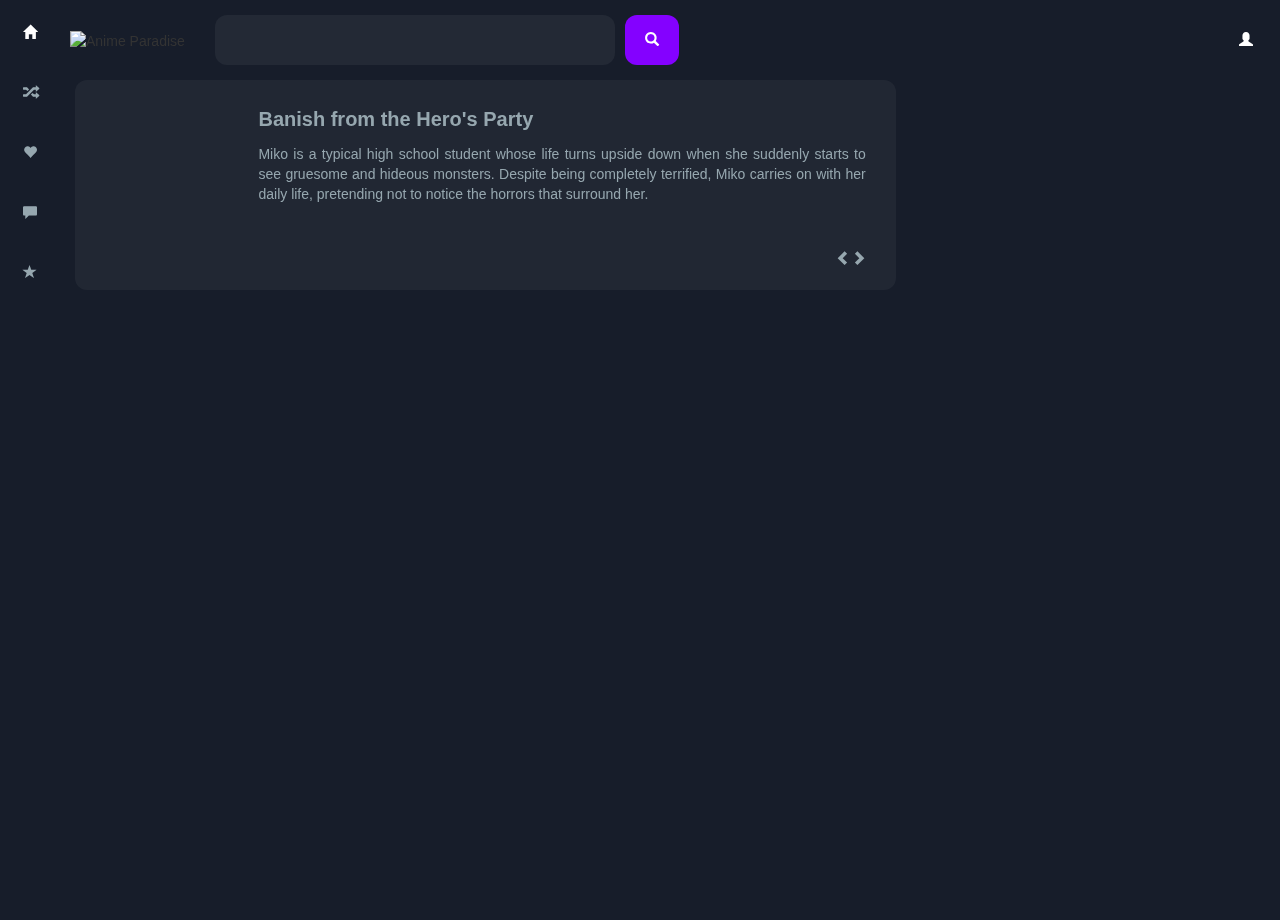
==== index.html @ 2ecfc6f6 "Sidebar complete" ====
<!DOCTYPE html>
<html lang="en">
<head>
    <meta charset="UTF-8">
    <meta http-equiv="X-UA-Compatible" content="IE=edge">
    <meta name="viewport" content="width=device-width, initial-scale=1.0">
    <title>Anime Paradise</title>
    <link rel="stylesheet" href="https://maxcdn.bootstrapcdn.com/bootstrap/3.4.0/css/bootstrap.min.css">
    <script src="https://ajax.googleapis.com/ajax/libs/jquery/3.5.1/jquery.min.js"></script>
    <script src="https://maxcdn.bootstrapcdn.com/bootstrap/3.4.0/js/bootstrap.min.js"></script>
    <link rel="stylesheet" href="css/app.css">
</head>
<body>
    <div class="app">
        <div class="navbar">
            <div class="col active">
                <span class="glyphicon glyphicon-home"></span>
            </div>
            <div class="col">
                <span class="glyphicon glyphicon-random"></span>
            </div>
            <div class="col">
                <span class="glyphicon glyphicon-heart"></span>
            </div>
            <div class="col">
                <span class="glyphicon glyphicon-comment"></span>
            </div>
            <div class="col">
                <span class="glyphicon glyphicon-star"></span>
            </div>
        </div>
        <div class="main">
            <div class="header">
                <div class="logo">
                    <img src="assets/logo.svg" alt="Anime Paradise">
                </div>
                <div class="search_bar">
                    <input type="text" class="search_input">
                    <button class="search_btn">
                        <span class="glyphicon glyphicon-search"></span>
                    </button>
                </div>
                <button class="profile_btn">
                    <span class="glyphicon glyphicon-user"></span>
                </button>
            </div>
            <div class="container">
                <div class="main_container">
                    <div class="slidebar">
                        <div class="background"></div>
                        <div class="filter_layer"></div>
                        <div class="cover"></div>
                        <div class="info">
                            <div class="heading">
                                Banish from the Hero's Party
                            </div>
                            <div class="description">Miko is a typical high school student whose life turns upside down when she suddenly starts to see gruesome and hideous monsters. Despite being completely terrified, Miko carries on with her daily life, pretending not to notice the horrors that surround her. </div>
                            <div class="change_btn">
                                <span class="glyphicon glyphicon-chevron-left"></span>
                                <span class="glyphicon glyphicon-chevron-right"></span>
                            </div>
                        </div>
                    </div>
                </div>
                <div class="side_container"></div>
            </div>
        </div>
    </div>
</body>
</html>
---- css/app.css ----
body {
  background: #171D2A;
}

.app {
  display: -webkit-box;
  display: -ms-flexbox;
  display: flex;
}

.app .main {
  -webkit-box-flex: 1;
      -ms-flex: 1;
          flex: 1;
}

.app .container {
  display: -webkit-box;
  display: -ms-flexbox;
  display: flex;
  width: 100%;
}

.app .container .main_container {
  -webkit-box-flex: 1;
      -ms-flex: 1;
          flex: 1;
}

.app .container .side_container {
  -webkit-box-flex: 0.45;
      -ms-flex: 0.45;
          flex: 0.45;
}

.navbar {
  height: 100vh;
  width: 60px;
  display: -webkit-box;
  display: -ms-flexbox;
  display: flex;
  -webkit-box-orient: vertical;
  -webkit-box-direction: normal;
      -ms-flex-direction: column;
          flex-direction: column;
  -webkit-box-align: center;
      -ms-flex-align: center;
          align-items: center;
  padding: 0px 5px;
}

.navbar .col {
  height: 50px;
  display: -webkit-box;
  display: -ms-flexbox;
  display: flex;
  -webkit-box-align: center;
      -ms-flex-align: center;
          align-items: center;
  -webkit-box-pack: center;
      -ms-flex-pack: center;
          justify-content: center;
  width: 100%;
  margin: 5px;
  -webkit-box-sizing: border-box;
          box-sizing: border-box;
  cursor: pointer;
  border-radius: 8px;
  -webkit-transition: background 0.1s;
  transition: background 0.1s;
}

.navbar .col span {
  color: #96A7AF;
}

.navbar .active span {
  color: #fff;
}

.navbar .col:hover {
  background: #232935;
}

.header {
  display: -webkit-box;
  display: -ms-flexbox;
  display: flex;
  height: 80px;
  -webkit-box-align: center;
      -ms-flex-align: center;
          align-items: center;
  padding: 10px;
}

.header .logo {
  margin-right: 20px;
}

.header .search_bar {
  height: 50px;
  -webkit-box-flex: 1;
      -ms-flex: 1;
          flex: 1;
  display: -webkit-box;
  display: -ms-flexbox;
  display: flex;
}

.header .search_bar .search_input {
  background: #232935;
  border: none;
  width: 400px;
  border-radius: 12px;
  margin: 0px 10px;
  -webkit-transition: -webkit-box-shadow 0.1s;
  transition: -webkit-box-shadow 0.1s;
  transition: box-shadow 0.1s;
  transition: box-shadow 0.1s, -webkit-box-shadow 0.1s;
  padding: 0px 20px;
  color: #E2E2E2;
}

.header .search_bar .search_input:focus {
  -webkit-box-shadow: 0 0 0px 3px #2329355b;
          box-shadow: 0 0 0px 3px #2329355b;
}

.header .search_bar .search_btn {
  background: #8401FF;
  color: #FFFFFF;
  border: none;
  padding: 0px 20px;
  border-radius: 12px;
}

.header .search_bar .search_btn:active {
  background: #6e00d4;
}

.header .profile_btn {
  background: transparent;
  border: none;
  color: #fff;
  padding: 15px 17px;
  border-radius: 50%;
  -webkit-transition: background 0.1s;
  transition: background 0.1s;
}

.header .profile_btn:active {
  background: #373f535e;
}

.slidebar {
  background-size: cover;
  border-radius: 12px;
  display: -webkit-box;
  display: -ms-flexbox;
  display: flex;
  position: relative;
  color: #96A7AF;
  width: 100%;
  min-height: 210px;
}

.slidebar .filter_layer {
  position: absolute;
  background: #232935e3;
  height: 100%;
  width: 100%;
  z-index: -1;
  -webkit-backdrop-filter: blur(30px);
          backdrop-filter: blur(30px);
  border-radius: 12px;
}

.slidebar .background {
  background: url(https://cachecow.eu/min/mal/1928/117620.jpg) center center;
  position: absolute;
  height: 100%;
  width: 100%;
  z-index: -2;
  background-size: cover;
  border-radius: 50px;
}

.slidebar .cover {
  width: 400px;
  background: url(https://cachecow.eu/min/mal/1928/117620.jpg) center center;
  background-size: cover;
  border-radius: 12px 0px 0px 12px;
}

.slidebar .info {
  padding: 25px 30px 25px 30px;
  text-align: justify;
  display: -webkit-box;
  display: -ms-flexbox;
  display: flex;
  -webkit-box-orient: vertical;
  -webkit-box-direction: normal;
      -ms-flex-direction: column;
          flex-direction: column;
}

.slidebar .info .heading {
  font-size: 20px;
  font-weight: 600;
}

.slidebar .info .description {
  padding: 10px 0px;
  -webkit-box-flex: 1;
      -ms-flex: 1;
          flex: 1;
}

.slidebar .info .change_btn {
  display: -webkit-box;
  display: -ms-flexbox;
  display: flex;
  -webkit-box-pack: end;
      -ms-flex-pack: end;
          justify-content: flex-end;
  font-size: 15px;
  cursor: pointer;
}

.slidebar .info .change_btn span:hover {
  color: #dfe5e8;
}
/*# sourceMappingURL=app.css.map */
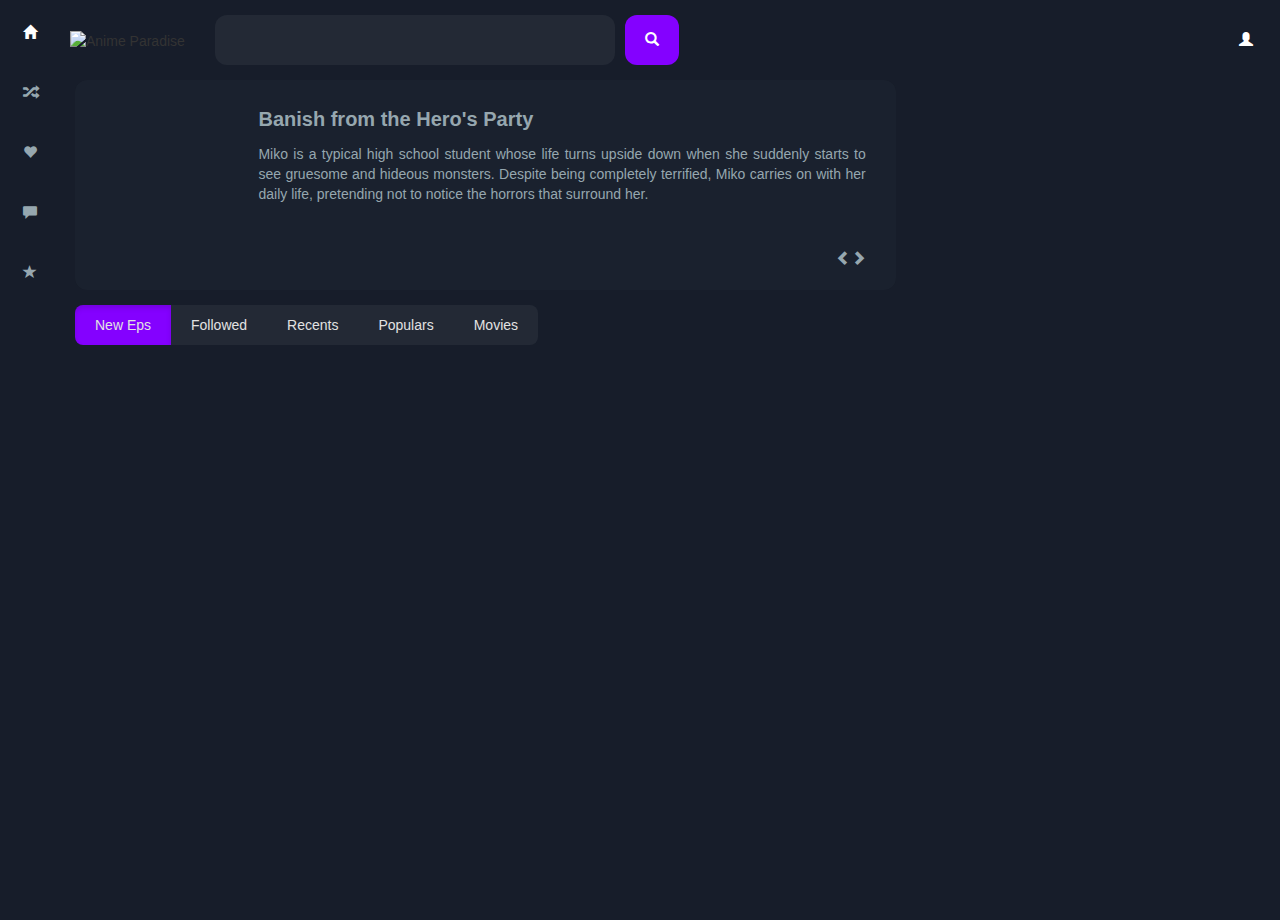
==== commit b60ec86b: "Button and Button Cluster component complete" ====
--- a/index.html
+++ b/index.html
@@ -61,6 +61,13 @@
                             </div>
                         </div>
                     </div>
+                    <div class="btn_cluster">
+                        <button class="btn active">New Eps</button>
+                        <button class="btn">Followed</button>
+                        <button class="btn">Recents</button>
+                        <button class="btn">Populars</button>
+                        <button class="btn">Movies</button>
+                    </div>
                 </div>
                 <div class="side_container"></div>
             </div>
--- a/css/app.css
+++ b/css/app.css
@@ -113,10 +113,10 @@
   width: 400px;
   border-radius: 12px;
   margin: 0px 10px;
-  -webkit-transition: -webkit-box-shadow 0.1s;
-  transition: -webkit-box-shadow 0.1s;
-  transition: box-shadow 0.1s;
-  transition: box-shadow 0.1s, -webkit-box-shadow 0.1s;
+  -webkit-transition: -webkit-box-shadow 0.2s;
+  transition: -webkit-box-shadow 0.2s;
+  transition: box-shadow 0.2s;
+  transition: box-shadow 0.2s, -webkit-box-shadow 0.2s;
   padding: 0px 20px;
   color: #E2E2E2;
 }
@@ -132,10 +132,16 @@
   border: none;
   padding: 0px 20px;
   border-radius: 12px;
+  -webkit-transition: background 0.2s, -webkit-box-shadow 0.2s;
+  transition: background 0.2s, -webkit-box-shadow 0.2s;
+  transition: box-shadow 0.2s, background 0.2s;
+  transition: box-shadow 0.2s, background 0.2s, -webkit-box-shadow 0.2s;
 }
 
 .header .search_bar .search_btn:active {
   background: #6e00d4;
+  -webkit-box-shadow: 0 0 0px 3px #6d00d427;
+          box-shadow: 0 0 0px 3px #6d00d427;
 }
 
 .header .profile_btn {
@@ -144,8 +150,8 @@
   color: #fff;
   padding: 15px 17px;
   border-radius: 50%;
-  -webkit-transition: background 0.1s;
-  transition: background 0.1s;
+  -webkit-transition: background 0.2s;
+  transition: background 0.2s;
 }
 
 .header .profile_btn:active {
@@ -162,16 +168,15 @@
   color: #96A7AF;
   width: 100%;
   min-height: 210px;
+  overflow: hidden;
 }
 
 .slidebar .filter_layer {
   position: absolute;
-  background: #232935e3;
+  background: #2329355b;
   height: 100%;
   width: 100%;
   z-index: -1;
-  -webkit-backdrop-filter: blur(30px);
-          backdrop-filter: blur(30px);
   border-radius: 12px;
 }
 
@@ -183,6 +188,9 @@
   z-index: -2;
   background-size: cover;
   border-radius: 50px;
+  -webkit-filter: blur(30px);
+          filter: blur(30px);
+  opacity: 0.4;
 }
 
 .slidebar .cover {
@@ -228,6 +236,78 @@
 }
 
 .slidebar .info .change_btn span:hover {
-  color: #dfe5e8;
+  color: #E2E2E2;
+}
+
+.btn_cluster {
+  display: -webkit-box;
+  display: -ms-flexbox;
+  display: flex;
+  margin: 15px 0px;
+}
+
+.btn_cluster button {
+  border-radius: 0px;
+}
+
+.btn_cluster button:first-child {
+  border-radius: 8px 0px 0px 8px;
+}
+
+.btn_cluster button:last-child {
+  border-radius: 0px 8px 8px 0px;
+}
+
+.btn {
+  background: #232935;
+  color: #E2E2E2;
+  border: none;
+  border-radius: 8px;
+  -webkit-transition: background 0.2s, -webkit-box-shadow 0.2s;
+  transition: background 0.2s, -webkit-box-shadow 0.2s;
+  transition: box-shadow 0.2s, background 0.2s;
+  transition: box-shadow 0.2s, background 0.2s, -webkit-box-shadow 0.2s;
+  padding: 10px 20px;
+}
+
+.btn:hover {
+  background: #2329355b;
+  color: #E2E2E2;
+}
+
+.btn:active {
+  background: #6e00d4;
+  -webkit-box-shadow: 0 0 0px 3px #6d00d427;
+          box-shadow: 0 0 0px 3px #6d00d427;
+}
+
+.btn:focus {
+  color: #E2E2E2;
+}
+
+.btn:visited {
+  color: #E2E2E2;
+}
+
+.btn.active {
+  background: #8401FF;
+}
+
+.btn.active:active {
+  background: #6e00d4;
+  -webkit-box-shadow: 0 0 0px 3px #6d00d427;
+          box-shadow: 0 0 0px 3px #6d00d427;
+}
+
+.btn.active:hover {
+  color: #E2E2E2;
+}
+
+.btn.active:focus {
+  color: #E2E2E2;
+}
+
+.btn.active:visited {
+  color: #E2E2E2;
 }
 /*# sourceMappingURL=app.css.map */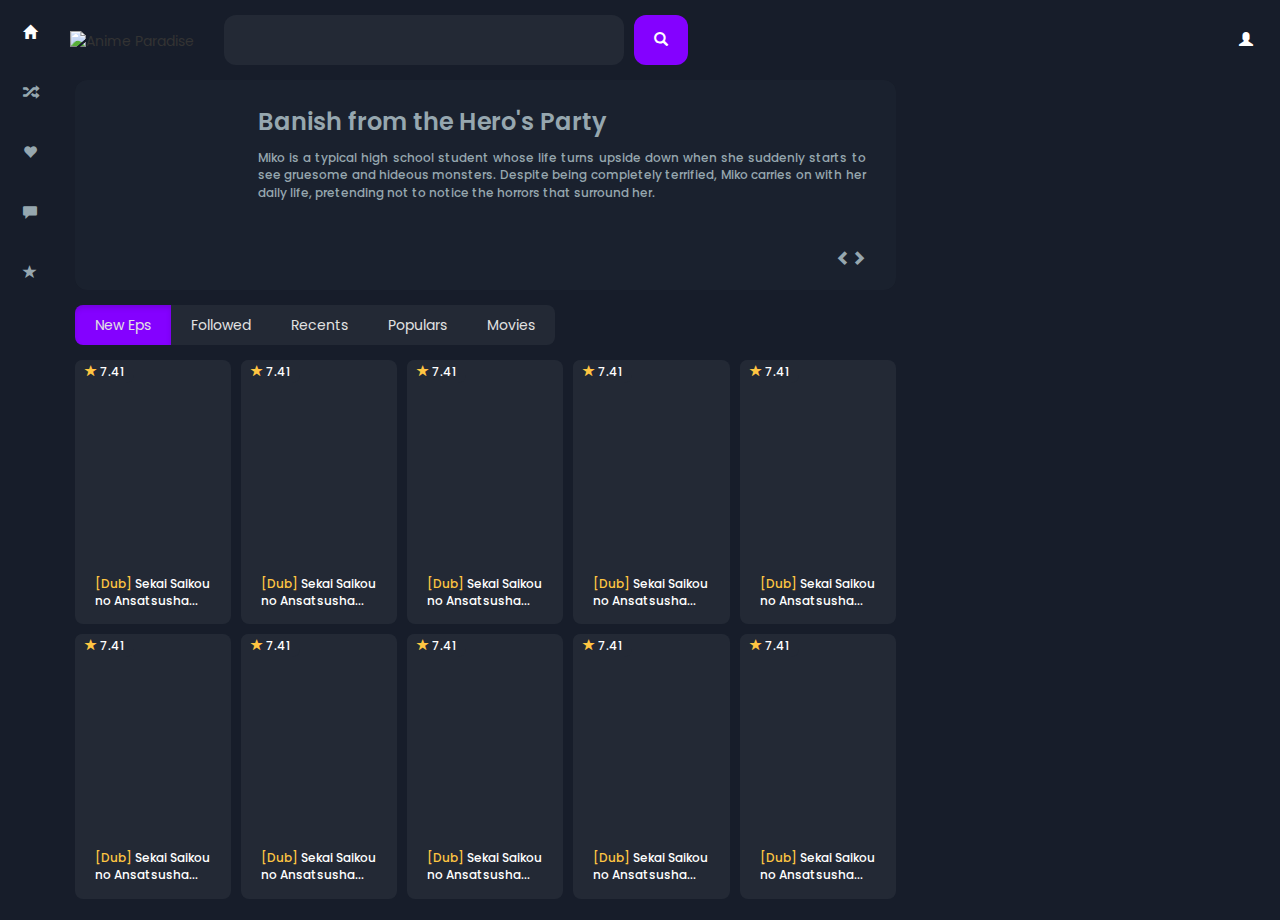
==== commit 2df4dd98: "Anime Card component complete" ====
--- a/index.html
+++ b/index.html
@@ -5,6 +5,9 @@
     <meta http-equiv="X-UA-Compatible" content="IE=edge">
     <meta name="viewport" content="width=device-width, initial-scale=1.0">
     <title>Anime Paradise</title>
+    <link rel="preconnect" href="https://fonts.googleapis.com">
+<link rel="preconnect" href="https://fonts.gstatic.com" crossorigin>
+<link href="https://fonts.googleapis.com/css2?family=Poppins:ital,wght@0,100;0,200;0,300;0,400;0,500;0,600;0,700;0,800;0,900;1,100;1,200;1,300;1,400;1,500;1,600;1,700;1,800;1,900&display=swap" rel="stylesheet">
     <link rel="stylesheet" href="https://maxcdn.bootstrapcdn.com/bootstrap/3.4.0/css/bootstrap.min.css">
     <script src="https://ajax.googleapis.com/ajax/libs/jquery/3.5.1/jquery.min.js"></script>
     <script src="https://maxcdn.bootstrapcdn.com/bootstrap/3.4.0/js/bootstrap.min.js"></script>
@@ -68,6 +71,143 @@
                         <button class="btn">Populars</button>
                         <button class="btn">Movies</button>
                     </div>
+
+                    <div class="anime_card_gallary">
+
+                        <div class="anime_card">
+                            <div class="rating">
+                                <span class="glyphicon glyphicon-star"></span>
+                                7.41
+                            </div>
+                            <div class="cover"></div>
+                            <div class="title">
+                                <span class="type">
+                                    [Dub] 
+                                </span>
+                                Sekai Saikou no Ansatsusha...
+                            </div>
+                        </div>
+                        <div class="anime_card">
+                            <div class="rating">
+                                <span class="glyphicon glyphicon-star"></span>
+                                7.41
+                            </div>
+                            <div class="cover"></div>
+                            <div class="title">
+                                <span class="type">
+                                    [Dub] 
+                                </span>
+                                Sekai Saikou no Ansatsusha...
+                            </div>
+                        </div>
+                        <div class="anime_card">
+                            <div class="rating">
+                                <span class="glyphicon glyphicon-star"></span>
+                                7.41
+                            </div>
+                            <div class="cover"></div>
+                            <div class="title">
+                                <span class="type">
+                                    [Dub] 
+                                </span>
+                                Sekai Saikou no Ansatsusha...
+                            </div>
+                        </div>
+                        <div class="anime_card">
+                            <div class="rating">
+                                <span class="glyphicon glyphicon-star"></span>
+                                7.41
+                            </div>
+                            <div class="cover"></div>
+                            <div class="title">
+                                <span class="type">
+                                    [Dub] 
+                                </span>
+                                Sekai Saikou no Ansatsusha...
+                            </div>
+                        </div>
+                        <div class="anime_card">
+                            <div class="rating">
+                                <span class="glyphicon glyphicon-star"></span>
+                                7.41
+                            </div>
+                            <div class="cover"></div>
+                            <div class="title">
+                                <span class="type">
+                                    [Dub] 
+                                </span>
+                                Sekai Saikou no Ansatsusha...
+                            </div>
+                        </div>
+
+                        <div class="anime_card">
+                            <div class="rating">
+                                <span class="glyphicon glyphicon-star"></span>
+                                7.41
+                            </div>
+                            <div class="cover"></div>
+                            <div class="title">
+                                <span class="type">
+                                    [Dub] 
+                                </span>
+                                Sekai Saikou no Ansatsusha...
+                            </div>
+                        </div>
+                        <div class="anime_card">
+                            <div class="rating">
+                                <span class="glyphicon glyphicon-star"></span>
+                                7.41
+                            </div>
+                            <div class="cover"></div>
+                            <div class="title">
+                                <span class="type">
+                                    [Dub] 
+                                </span>
+                                Sekai Saikou no Ansatsusha...
+                            </div>
+                        </div>
+                        <div class="anime_card">
+                            <div class="rating">
+                                <span class="glyphicon glyphicon-star"></span>
+                                7.41
+                            </div>
+                            <div class="cover"></div>
+                            <div class="title">
+                                <span class="type">
+                                    [Dub] 
+                                </span>
+                                Sekai Saikou no Ansatsusha...
+                            </div>
+                        </div>
+                        <div class="anime_card">
+                            <div class="rating">
+                                <span class="glyphicon glyphicon-star"></span>
+                                7.41
+                            </div>
+                            <div class="cover"></div>
+                            <div class="title">
+                                <span class="type">
+                                    [Dub] 
+                                </span>
+                                Sekai Saikou no Ansatsusha...
+                            </div>
+                        </div>
+                        <div class="anime_card">
+                            <div class="rating">
+                                <span class="glyphicon glyphicon-star"></span>
+                                7.41
+                            </div>
+                            <div class="cover"></div>
+                            <div class="title">
+                                <span class="type">
+                                    [Dub] 
+                                </span>
+                                Sekai Saikou no Ansatsusha...
+                            </div>
+                        </div>
+
+                    </div>
+
                 </div>
                 <div class="side_container"></div>
             </div>
--- a/css/app.css
+++ b/css/app.css
@@ -1,5 +1,6 @@
 body {
   background: #171D2A;
+  font-family: "Poppins", sans-serif;
 }
 
 .app {
@@ -66,15 +67,22 @@
           box-sizing: border-box;
   cursor: pointer;
   border-radius: 8px;
-  -webkit-transition: background 0.1s;
-  transition: background 0.1s;
+  -webkit-transition: background 0.2s, -webkit-box-shadow 0.2s;
+  transition: background 0.2s, -webkit-box-shadow 0.2s;
+  transition: background 0.2s, box-shadow 0.2s;
+  transition: background 0.2s, box-shadow 0.2s, -webkit-box-shadow 0.2s;
 }
 
 .navbar .col span {
   color: #96A7AF;
 }
 
-.navbar .active span {
+.navbar .col:active {
+  -webkit-box-shadow: 0 0 0px 3px #23293598;
+          box-shadow: 0 0 0px 3px #23293598;
+}
+
+.navbar .col.active span {
   color: #fff;
 }
 
@@ -122,8 +130,8 @@
 }
 
 .header .search_bar .search_input:focus {
-  -webkit-box-shadow: 0 0 0px 3px #2329355b;
-          box-shadow: 0 0 0px 3px #2329355b;
+  -webkit-box-shadow: 0 0 0px 3px #23293598;
+          box-shadow: 0 0 0px 3px #23293598;
 }
 
 .header .search_bar .search_btn {
@@ -210,10 +218,12 @@
   -webkit-box-direction: normal;
       -ms-flex-direction: column;
           flex-direction: column;
+  font-weight: 500;
+  font-size: 12px;
 }
 
 .slidebar .info .heading {
-  font-size: 20px;
+  font-size: 24px;
   font-weight: 600;
 }
 
@@ -310,4 +320,73 @@
 .btn.active:visited {
   color: #E2E2E2;
 }
+
+.anime_card_gallary {
+  display: -webkit-box;
+  display: -ms-flexbox;
+  display: flex;
+  cursor: pointer;
+  display: -ms-grid;
+  display: grid;
+  -ms-grid-columns: auto auto auto auto auto;
+      grid-template-columns: auto auto auto auto auto;
+  grid-column-gap: 10px;
+  grid-row-gap: 10px;
+}
+
+.anime_card_gallary .anime_card {
+  width: 100%;
+  background: #232935;
+  position: relative;
+  border-radius: 8px;
+  -webkit-transition: -webkit-box-shadow 0.2s, -webkit-filter 0.2s;
+  transition: -webkit-box-shadow 0.2s, -webkit-filter 0.2s;
+  transition: box-shadow 0.2s, filter 0.2s;
+  transition: box-shadow 0.2s, filter 0.2s, -webkit-box-shadow 0.2s, -webkit-filter 0.2s;
+}
+
+.anime_card_gallary .anime_card:hover {
+  -webkit-box-shadow: 0 0 0px 3px #23293598;
+          box-shadow: 0 0 0px 3px #23293598;
+  -webkit-filter: brightness(110%);
+          filter: brightness(110%);
+}
+
+.anime_card_gallary .anime_card:active {
+  -webkit-filter: brightness(100%);
+          filter: brightness(100%);
+}
+
+.anime_card_gallary .anime_card .rating {
+  position: absolute;
+  color: #FFFFFF;
+  background: #232935;
+  padding: 3px 10px;
+  border-radius: 7px 0px 8px 0px;
+  font-weight: 500;
+  font-size: 12px;
+}
+
+.anime_card_gallary .anime_card .rating span {
+  color: #FFC542;
+}
+
+.anime_card_gallary .anime_card .cover {
+  width: 100%;
+  height: 200px;
+  background: url(https://cachecow.eu/min/mal/1928/117620.jpg) center center;
+  background-size: cover;
+  border-radius: 8px 8px 0px 0px;
+}
+
+.anime_card_gallary .anime_card .title {
+  padding: 15px 20px;
+  color: #FFFFFF;
+  font-weight: 500;
+  font-size: 12px;
+}
+
+.anime_card_gallary .anime_card .title .type {
+  color: #FFC542;
+}
 /*# sourceMappingURL=app.css.map */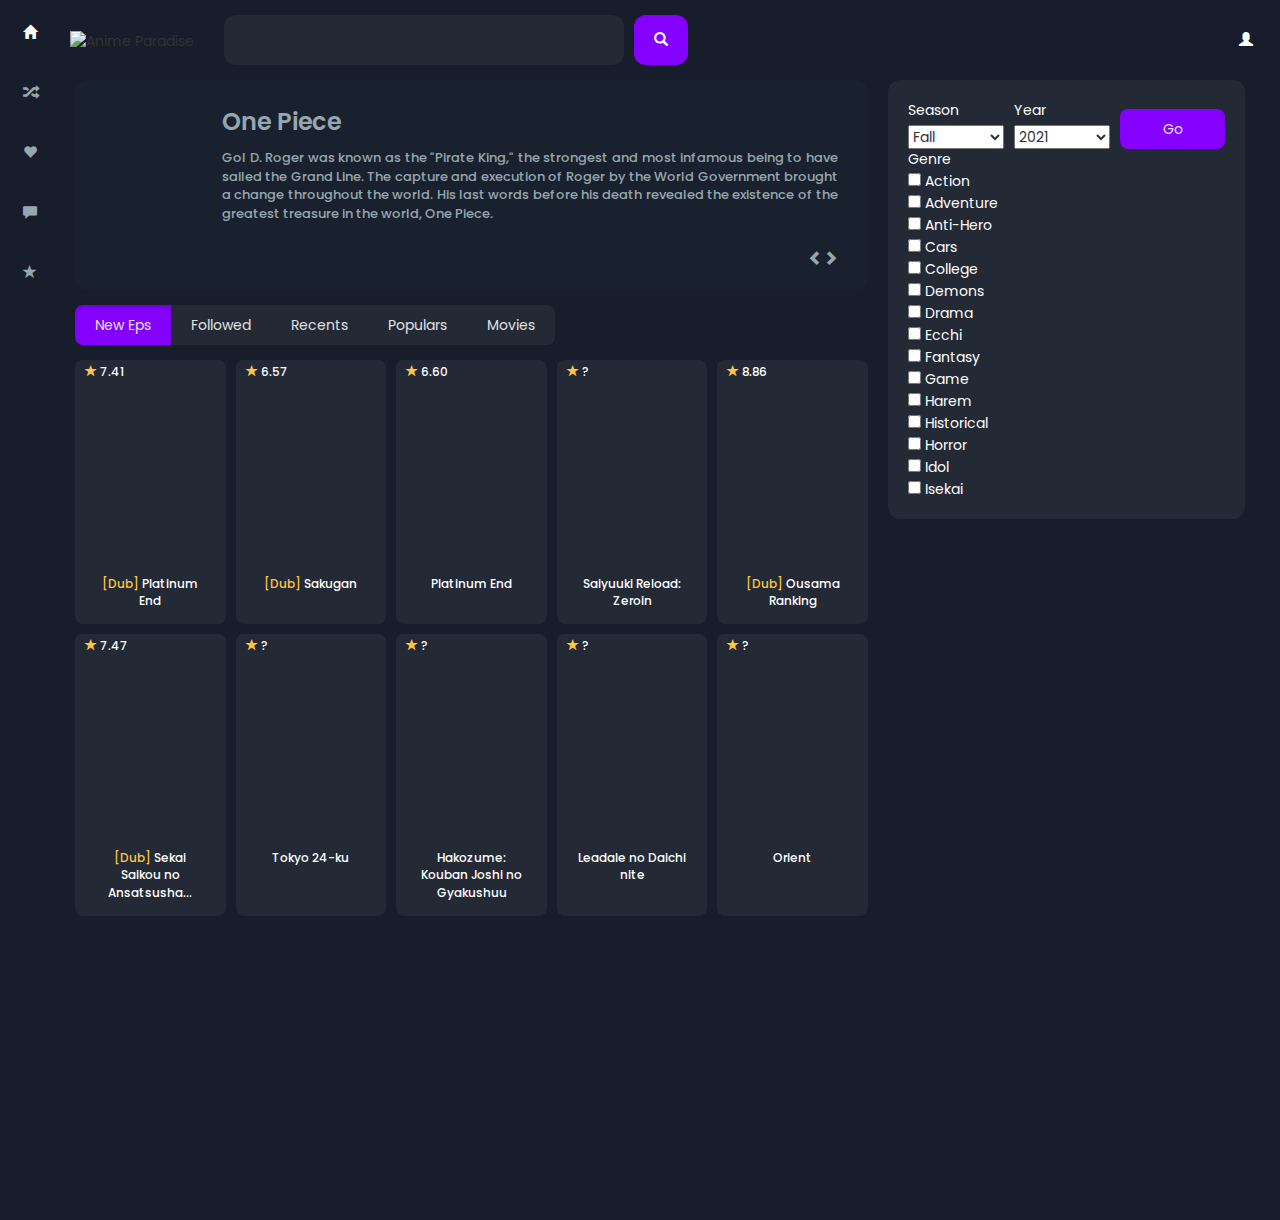
==== commit c3aaeee4: "Wokring on shorting panel" ====
--- a/index.html
+++ b/index.html
@@ -55,9 +55,9 @@
                         <div class="cover"></div>
                         <div class="info">
                             <div class="heading">
-                                Banish from the Hero's Party
-                            </div>
-                            <div class="description">Miko is a typical high school student whose life turns upside down when she suddenly starts to see gruesome and hideous monsters. Despite being completely terrified, Miko carries on with her daily life, pretending not to notice the horrors that surround her. </div>
+                                One Piece
+                            </div>
+                            <div class="description">Gol D. Roger was known as the "Pirate King," the strongest and most infamous being to have sailed the Grand Line. The capture and execution of Roger by the World Government brought a change throughout the world. His last words before his death revealed the existence of the greatest treasure in the world, One Piece. </div>
                             <div class="change_btn">
                                 <span class="glyphicon glyphicon-chevron-left"></span>
                                 <span class="glyphicon glyphicon-chevron-right"></span>
@@ -79,7 +79,78 @@
                                 <span class="glyphicon glyphicon-star"></span>
                                 7.41
                             </div>
-                            <div class="cover"></div>
+                            <div class="cover" style="background: url(https://cdn.myanimelist.net/images/anime/1524/110802.jpg) center center;"></div>
+                            <div class="title">
+                                <span class="type">
+                                    [Dub] 
+                                </span>
+                                Platinum End
+                            </div>
+                        </div>
+
+                        
+                        <div class="anime_card">
+                            <div class="rating">
+                                <span class="glyphicon glyphicon-star"></span>
+                                6.57
+                            </div>
+                            <div class="cover" style="background: url(https://cdn.myanimelist.net/images/anime/1431/118413.jpg) center center;"></div>
+                            <div class="title">
+                                <span class="type">
+                                    [Dub] 
+                                </span>
+                                Sakugan
+                            </div>
+                        </div>
+
+
+                        <div class="anime_card">
+                            <div class="rating">
+                                <span class="glyphicon glyphicon-star"></span>
+                                6.60
+                            </div>
+                            <div class="cover" style="background: url(https://cdn.myanimelist.net/images/anime/1524/110802.jpg) center center;"></div>
+                            <div class="title">
+                                <span class="type"></span>
+                                Platinum End
+                            </div>
+                        </div>
+
+
+                        <div class="anime_card">
+                            <div class="rating">
+                                <span class="glyphicon glyphicon-star"></span>
+                                ?
+                            </div>
+                            <div class="cover" style="background: url(https://cdn.myanimelist.net/images/anime/1451/119862.jpg) center center;"></div>
+                            <div class="title">
+                                <span class="type"></span>
+                                Saiyuuki Reload: Zeroin
+                            </div>
+                        </div>
+
+
+                        <div class="anime_card">
+                            <div class="rating">
+                                <span class="glyphicon glyphicon-star"></span>
+                                8.86
+                            </div>
+                            <div class="cover" style="background: url(https://cdn.myanimelist.net/images/anime/1340/110088.jpg) center center;"></div>
+                            <div class="title">
+                                <span class="type">
+                                    [Dub] 
+                                </span>
+                                Ousama Ranking
+                            </div>
+                        </div>
+
+
+                        <div class="anime_card">
+                            <div class="rating">
+                                <span class="glyphicon glyphicon-star"></span>
+                                7.47
+                            </div>
+                            <div class="cover" style="background: url(https://cdn.myanimelist.net/images/anime/1928/117620.jpg) center center;"></div>
                             <div class="title">
                                 <span class="type">
                                     [Dub] 
@@ -87,131 +158,158 @@
                                 Sekai Saikou no Ansatsusha...
                             </div>
                         </div>
-                        <div class="anime_card">
-                            <div class="rating">
-                                <span class="glyphicon glyphicon-star"></span>
-                                7.41
-                            </div>
-                            <div class="cover"></div>
-                            <div class="title">
-                                <span class="type">
-                                    [Dub] 
-                                </span>
-                                Sekai Saikou no Ansatsusha...
-                            </div>
-                        </div>
-                        <div class="anime_card">
-                            <div class="rating">
-                                <span class="glyphicon glyphicon-star"></span>
-                                7.41
-                            </div>
-                            <div class="cover"></div>
-                            <div class="title">
-                                <span class="type">
-                                    [Dub] 
-                                </span>
-                                Sekai Saikou no Ansatsusha...
-                            </div>
-                        </div>
-                        <div class="anime_card">
-                            <div class="rating">
-                                <span class="glyphicon glyphicon-star"></span>
-                                7.41
-                            </div>
-                            <div class="cover"></div>
-                            <div class="title">
-                                <span class="type">
-                                    [Dub] 
-                                </span>
-                                Sekai Saikou no Ansatsusha...
-                            </div>
-                        </div>
-                        <div class="anime_card">
-                            <div class="rating">
-                                <span class="glyphicon glyphicon-star"></span>
-                                7.41
-                            </div>
-                            <div class="cover"></div>
-                            <div class="title">
-                                <span class="type">
-                                    [Dub] 
-                                </span>
-                                Sekai Saikou no Ansatsusha...
-                            </div>
-                        </div>
-
-                        <div class="anime_card">
-                            <div class="rating">
-                                <span class="glyphicon glyphicon-star"></span>
-                                7.41
-                            </div>
-                            <div class="cover"></div>
-                            <div class="title">
-                                <span class="type">
-                                    [Dub] 
-                                </span>
-                                Sekai Saikou no Ansatsusha...
-                            </div>
-                        </div>
-                        <div class="anime_card">
-                            <div class="rating">
-                                <span class="glyphicon glyphicon-star"></span>
-                                7.41
-                            </div>
-                            <div class="cover"></div>
-                            <div class="title">
-                                <span class="type">
-                                    [Dub] 
-                                </span>
-                                Sekai Saikou no Ansatsusha...
-                            </div>
-                        </div>
-                        <div class="anime_card">
-                            <div class="rating">
-                                <span class="glyphicon glyphicon-star"></span>
-                                7.41
-                            </div>
-                            <div class="cover"></div>
-                            <div class="title">
-                                <span class="type">
-                                    [Dub] 
-                                </span>
-                                Sekai Saikou no Ansatsusha...
-                            </div>
-                        </div>
-                        <div class="anime_card">
-                            <div class="rating">
-                                <span class="glyphicon glyphicon-star"></span>
-                                7.41
-                            </div>
-                            <div class="cover"></div>
-                            <div class="title">
-                                <span class="type">
-                                    [Dub] 
-                                </span>
-                                Sekai Saikou no Ansatsusha...
-                            </div>
-                        </div>
-                        <div class="anime_card">
-                            <div class="rating">
-                                <span class="glyphicon glyphicon-star"></span>
-                                7.41
-                            </div>
-                            <div class="cover"></div>
-                            <div class="title">
-                                <span class="type">
-                                    [Dub] 
-                                </span>
-                                Sekai Saikou no Ansatsusha...
-                            </div>
-                        </div>
-
+
+
+                        <div class="anime_card">
+                            <div class="rating">
+                                <span class="glyphicon glyphicon-star"></span>
+                                ?
+                            </div>
+                            <div class="cover" style="background: url(https://cdn.myanimelist.net/images/anime/1872/119205.jpg) center center;"></div>
+                            <div class="title">
+                                <span class="type"></span>
+                                Tokyo 24-ku
+                            </div>
+                        </div>
+
+
+                        <div class="anime_card">
+                            <div class="rating">
+                                <span class="glyphicon glyphicon-star"></span>
+                                ?
+                            </div>
+                            <div class="cover" style="background: url(https://cdn.myanimelist.net/images/anime/1861/116843.jpg) center center;"></div>
+                            <div class="title">
+                                <span class="type"></span>
+                                Hakozume: Kouban Joshi no Gyakushuu
+                            </div>
+                        </div>
+                        
+
+                        <div class="anime_card">
+                            <div class="rating">
+                                <span class="glyphicon glyphicon-star"></span>
+                                ?
+                            </div>
+                            <div class="cover" style="background: url(https://cdn.myanimelist.net/images/anime/1840/113337.jpg) center center;"></div>
+                            <div class="title">
+                                <span class="type"></span>
+                                Leadale no Daichi nite
+                            </div>
+                        </div>
+
+
+                        <div class="anime_card">
+                            <div class="rating">
+                                <span class="glyphicon glyphicon-star"></span>
+                                ?
+                            </div>
+                            <div class="cover" style="background: url(https://cdn.myanimelist.net/images/anime/1576/119361.jpg) center center;"></div>
+                            <div class="title">
+                                <span class="type"></span>
+                                Orient
+                            </div>
+                        </div>
                     </div>
 
                 </div>
-                <div class="side_container"></div>
+                <div class="side_container">
+
+                    <div class="filter_bar">
+                        <div class="release_date">
+                            <div class="season">
+                                <div class="title">
+                                    Season
+                                </div>
+                                <select name="season" id="season">
+                                    <option value="fall">Fall</option>
+                                </select>
+                            </div>
+                            <div class="year">
+                                <div class="title">
+                                    Year
+                                </div>
+                                <select name="year" id="year">
+                                    <option value="2021">2021</option>
+                                </select>
+                            </div>
+                            <div class="submit">
+                                <button>Go</button>
+                            </div>
+                        </div>
+                        <div class="genre">
+                            <div class="title">
+                                Genre
+                            </div>
+                            <div class="option_grid">
+                                <div class="option">
+                                    <input type="checkbox" name="action" id="action">
+                                    Action
+                                </div>
+                                <div class="option">
+                                    <input type="checkbox" name="adventure" id="adventure">
+                                    Adventure
+                                </div>
+                                <div class="option">
+                                    <input type="checkbox" name="antihero" id="antihero">
+                                    Anti-Hero
+                                </div>
+                                <div class="option">
+                                    <input type="checkbox" name="cars" id="cars">
+                                    Cars
+                                </div>
+                                <div class="option">
+                                    <input type="checkbox" name="college" id="college">
+                                    College
+                                </div>
+                                <div class="option">
+                                    <input type="checkbox" name="demons" id="demons">
+                                    Demons
+                                </div>
+                                <div class="option">
+                                    <input type="checkbox" name="drama" id="drama">
+                                    Drama
+                                </div>
+                                <div class="option">
+                                    <input type="checkbox" name="ecchi" id="ecchi">
+                                    Ecchi
+                                </div>
+                                <div class="option">
+                                    <input type="checkbox" name="fantasy" id="fantasy">
+                                    Fantasy
+                                </div>
+                                <div class="option">
+                                    <input type="checkbox" name="game" id="game">
+                                    Game
+                                </div>
+                                <div class="option">
+                                    <input type="checkbox" name="harem" id="harem">
+                                    Harem
+                                </div>
+                                <div class="option">
+                                    <input type="checkbox" name="historical" id="historical">
+                                    Historical
+                                </div>
+                                <div class="option">
+                                    <input type="checkbox" name="horror" id="horror">
+                                    Horror
+                                </div>
+                                <div class="option">
+                                    <input type="checkbox" name="idol" id="idol">
+                                    Idol
+                                </div>
+                                <div class="option">
+                                    <input type="checkbox" name="isekai" id="isekai">
+                                    Isekai
+                                </div>
+                            </div>
+                        </div>
+                    </div>
+
+                </div>
             </div>
         </div>
     </div>
+    <br /><br /><br /><br /><br /><br /><br /><br /><br /><br /><br /><br /><br /><br /><br />
 </body>
 </html>--- a/css/app.css
+++ b/css/app.css
@@ -32,6 +32,16 @@
   -webkit-box-flex: 0.45;
       -ms-flex: 0.45;
           flex: 0.45;
+  display: -webkit-box;
+  display: -ms-flexbox;
+  display: flex;
+  -webkit-box-orient: vertical;
+  -webkit-box-direction: normal;
+      -ms-flex-direction: column;
+          flex-direction: column;
+  -webkit-box-sizing: border-box;
+          box-sizing: border-box;
+  padding: 0px 20px;
 }
 
 .navbar {
@@ -189,7 +199,7 @@
 }
 
 .slidebar .background {
-  background: url(https://cachecow.eu/min/mal/1928/117620.jpg) center center;
+  background: url(https://cdn.myanimelist.net/images/anime/1386/100624.jpg) center center;
   position: absolute;
   height: 100%;
   width: 100%;
@@ -203,7 +213,7 @@
 
 .slidebar .cover {
   width: 400px;
-  background: url(https://cachecow.eu/min/mal/1928/117620.jpg) center center;
+  background: url(https://cdn.myanimelist.net/images/anime/1386/100624.jpg) center center;
   background-size: cover;
   border-radius: 12px 0px 0px 12px;
 }
@@ -219,7 +229,7 @@
       -ms-flex-direction: column;
           flex-direction: column;
   font-weight: 500;
-  font-size: 12px;
+  font-size: 13px;
 }
 
 .slidebar .info .heading {
@@ -278,6 +288,7 @@
   transition: box-shadow 0.2s, background 0.2s;
   transition: box-shadow 0.2s, background 0.2s, -webkit-box-shadow 0.2s;
   padding: 10px 20px;
+  outline: none;
 }
 
 .btn:hover {
@@ -328,10 +339,11 @@
   cursor: pointer;
   display: -ms-grid;
   display: grid;
-  -ms-grid-columns: auto auto auto auto auto;
-      grid-template-columns: auto auto auto auto auto;
+  -ms-grid-columns: 1fr 1fr 1fr 1fr 1fr;
+      grid-template-columns: 1fr 1fr 1fr 1fr 1fr;
   grid-column-gap: 10px;
   grid-row-gap: 10px;
+  grid-auto-columns: 1fr;
 }
 
 .anime_card_gallary .anime_card {
@@ -374,7 +386,6 @@
 .anime_card_gallary .anime_card .cover {
   width: 100%;
   height: 200px;
-  background: url(https://cachecow.eu/min/mal/1928/117620.jpg) center center;
   background-size: cover;
   border-radius: 8px 8px 0px 0px;
 }
@@ -384,9 +395,89 @@
   color: #FFFFFF;
   font-weight: 500;
   font-size: 12px;
+  text-align: center;
+  vertical-align: middle;
 }
 
 .anime_card_gallary .anime_card .title .type {
   color: #FFC542;
 }
+
+.filter_bar {
+  background-color: #232935;
+  color: #FFFFFF;
+  padding: 20px;
+  -webkit-box-sizing: border-box;
+          box-sizing: border-box;
+  border-radius: 12px;
+}
+
+.filter_bar .release_date {
+  display: -ms-grid;
+  display: grid;
+  -ms-grid-columns: auto auto auto;
+      grid-template-columns: auto auto auto;
+  grid-column-gap: 10px;
+}
+
+.filter_bar .release_date .year .title {
+  margin-bottom: 5px;
+}
+
+.filter_bar .release_date .season .title {
+  margin-bottom: 5px;
+}
+
+.filter_bar .release_date .submit {
+  display: -webkit-box;
+  display: -ms-flexbox;
+  display: flex;
+  -webkit-box-orient: vertical;
+  -webkit-box-direction: normal;
+      -ms-flex-direction: column;
+          flex-direction: column;
+  -webkit-box-pack: end;
+      -ms-flex-pack: end;
+          justify-content: flex-end;
+  -webkit-box-flex: 1;
+      -ms-flex: 1;
+          flex: 1;
+}
+
+.filter_bar .release_date .submit button {
+  background: #8401FF;
+  color: #E2E2E2;
+  border: none;
+  border-radius: 8px;
+  -webkit-transition: background 0.2s, -webkit-box-shadow 0.2s;
+  transition: background 0.2s, -webkit-box-shadow 0.2s;
+  transition: box-shadow 0.2s, background 0.2s;
+  transition: box-shadow 0.2s, background 0.2s, -webkit-box-shadow 0.2s;
+  padding: 10px 20px;
+  outline: none;
+}
+
+.filter_bar .release_date .submit button:hover {
+  background: #6e00d4;
+  color: #E2E2E2;
+}
+
+.filter_bar .release_date .submit button:active {
+  background: #6e00d4;
+  -webkit-box-shadow: 0 0 0px 3px #6d00d427;
+          box-shadow: 0 0 0px 3px #6d00d427;
+}
+
+.filter_bar .release_date .submit button:focus {
+  color: #E2E2E2;
+}
+
+.filter_bar .release_date .submit button:visited {
+  color: #E2E2E2;
+}
+
+.filter_bar .release_date select {
+  color: #313131;
+  width: 100%;
+}
 /*# sourceMappingURL=app.css.map */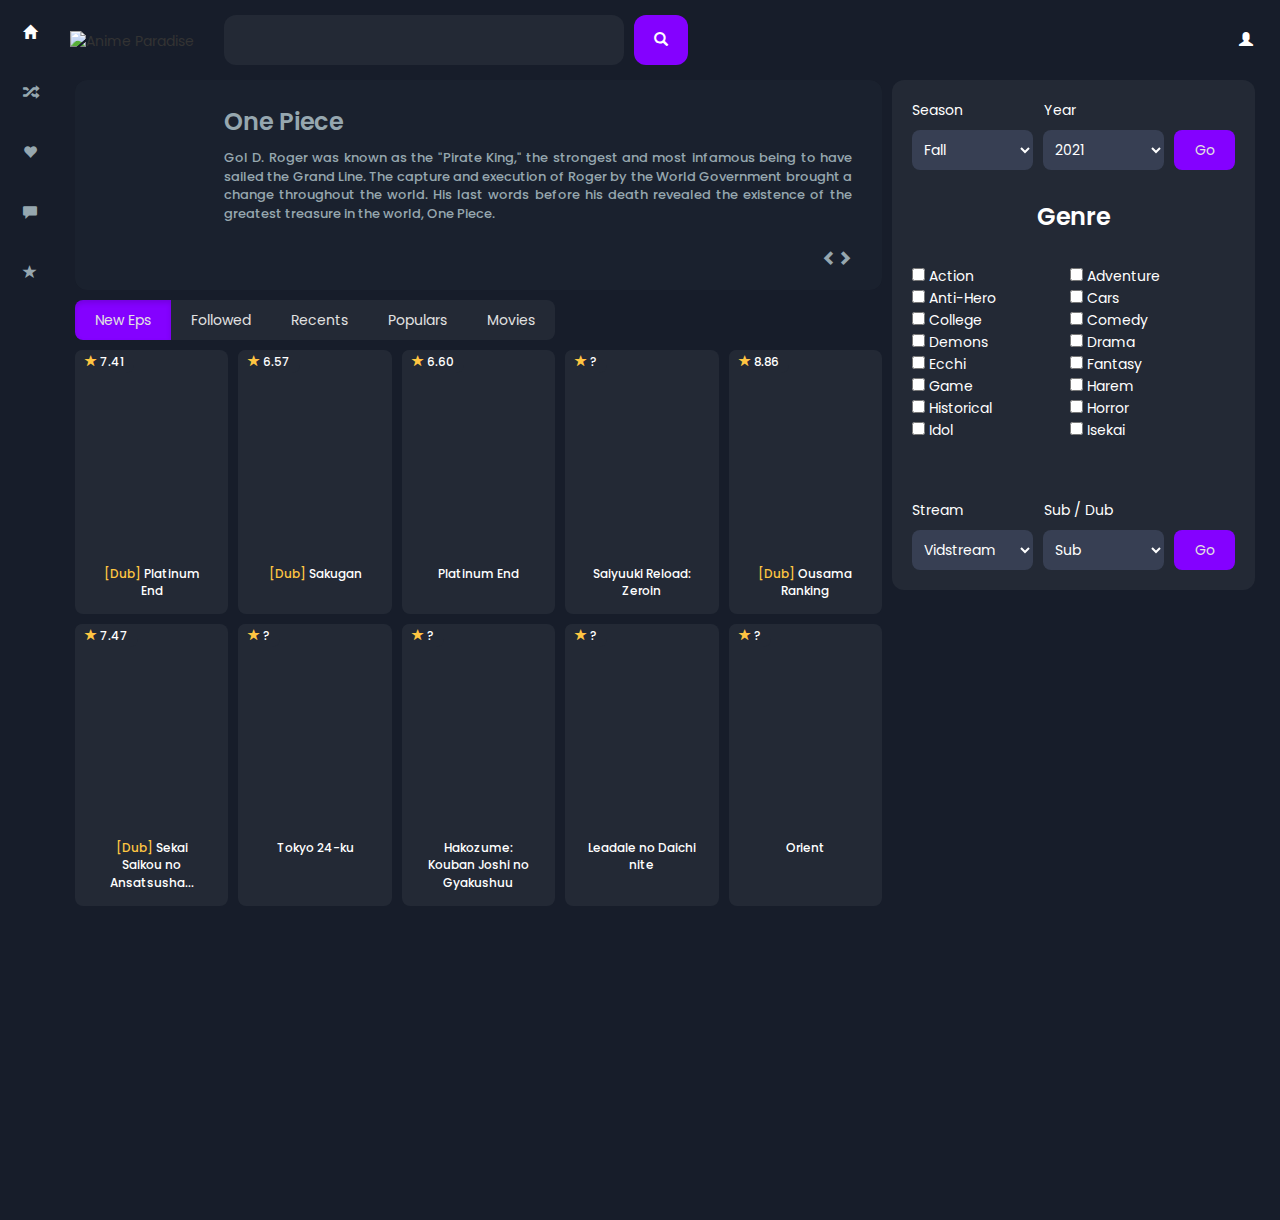
==== commit b15f399b: "Sorting Panel complete" ====
--- a/index.html
+++ b/index.html
@@ -215,25 +215,19 @@
                 </div>
                 <div class="side_container">
 
-                    <div class="filter_bar">
+                    <div class="sorting_panel">
                         <div class="release_date">
-                            <div class="season">
-                                <div class="title">
-                                    Season
-                                </div>
+                            <div class="title_row">
+                                <div class="title">Season</div>
+                                <div class="title">Year</div>
+                            </div>
+                            <div class="selector_row">
                                 <select name="season" id="season">
                                     <option value="fall">Fall</option>
                                 </select>
-                            </div>
-                            <div class="year">
-                                <div class="title">
-                                    Year
-                                </div>
                                 <select name="year" id="year">
                                     <option value="2021">2021</option>
                                 </select>
-                            </div>
-                            <div class="submit">
                                 <button>Go</button>
                             </div>
                         </div>
@@ -263,6 +257,10 @@
                                     College
                                 </div>
                                 <div class="option">
+                                    <input type="checkbox" name="comedy" id="comdey">
+                                    Comedy
+                                </div>
+                                <div class="option">
                                     <input type="checkbox" name="demons" id="demons">
                                     Demons
                                 </div>
@@ -302,6 +300,21 @@
                                     <input type="checkbox" name="isekai" id="isekai">
                                     Isekai
                                 </div>
+                            </div>
+                        </div>
+                        <div class="streaming_type">
+                            <div class="title_row">
+                                <div class="title">Stream</div>
+                                <div class="title">Sub / Dub</div>
+                            </div>
+                            <div class="selector_row">
+                                <select name="stream" id="stream">
+                                    <option value="vidstream">Vidstream</option>
+                                </select>
+                                <select name="year" id="year">
+                                    <option value="sub">Sub</option>
+                                </select>
+                                <button>Go</button>
                             </div>
                         </div>
                     </div>
--- a/css/app.css
+++ b/css/app.css
@@ -41,7 +41,7 @@
           flex-direction: column;
   -webkit-box-sizing: border-box;
           box-sizing: border-box;
-  padding: 0px 20px;
+  padding: 0px 10px;
 }
 
 .navbar {
@@ -263,7 +263,7 @@
   display: -webkit-box;
   display: -ms-flexbox;
   display: flex;
-  margin: 15px 0px;
+  margin: 10px 0px;
 }
 
 .btn_cluster button {
@@ -403,48 +403,55 @@
   color: #FFC542;
 }
 
-.filter_bar {
+.sorting_panel {
   background-color: #232935;
   color: #FFFFFF;
-  padding: 20px;
   -webkit-box-sizing: border-box;
           box-sizing: border-box;
   border-radius: 12px;
-}
-
-.filter_bar .release_date {
+  padding: 20px;
+}
+
+.sorting_panel .release_date .title_row, .sorting_panel .streaming_type .title_row {
   display: -ms-grid;
   display: grid;
-  -ms-grid-columns: auto auto auto;
-      grid-template-columns: auto auto auto;
+  -ms-grid-columns: 1fr 1.45fr;
+      grid-template-columns: 1fr 1.45fr;
+  color: #FFFFFF;
+}
+
+.sorting_panel .release_date .selector_row, .sorting_panel .streaming_type .selector_row {
+  display: -ms-grid;
+  display: grid;
+  -ms-grid-columns: 1fr 1fr 0.5fr;
+      grid-template-columns: 1fr 1fr 0.5fr;
   grid-column-gap: 10px;
-}
-
-.filter_bar .release_date .year .title {
-  margin-bottom: 5px;
-}
-
-.filter_bar .release_date .season .title {
-  margin-bottom: 5px;
-}
-
-.filter_bar .release_date .submit {
-  display: -webkit-box;
-  display: -ms-flexbox;
-  display: flex;
-  -webkit-box-orient: vertical;
-  -webkit-box-direction: normal;
-      -ms-flex-direction: column;
-          flex-direction: column;
-  -webkit-box-pack: end;
-      -ms-flex-pack: end;
-          justify-content: flex-end;
-  -webkit-box-flex: 1;
-      -ms-flex: 1;
-          flex: 1;
-}
-
-.filter_bar .release_date .submit button {
+  margin: 10px 0px 0px 0px;
+}
+
+.sorting_panel .release_date .selector_row select, .sorting_panel .streaming_type .selector_row select {
+  background: #373F53;
+  border: none;
+  -webkit-box-sizing: border-box;
+          box-sizing: border-box;
+  border-radius: 8px;
+  padding: 0px 8px;
+  -webkit-transition: background 0.2s, -webkit-box-shadow 0.2s;
+  transition: background 0.2s, -webkit-box-shadow 0.2s;
+  transition: background 0.2s, box-shadow 0.2s;
+  transition: background 0.2s, box-shadow 0.2s, -webkit-box-shadow 0.2s;
+}
+
+.sorting_panel .release_date .selector_row select:hover, .sorting_panel .streaming_type .selector_row select:hover {
+  background: #373f535e;
+}
+
+.sorting_panel .release_date .selector_row select:focus, .sorting_panel .streaming_type .selector_row select:focus {
+  -webkit-box-shadow: 0 0 0px 3px #2d354460;
+          box-shadow: 0 0 0px 3px #2d354460;
+}
+
+.sorting_panel .release_date .selector_row button, .sorting_panel .streaming_type .selector_row button {
   background: #8401FF;
   color: #E2E2E2;
   border: none;
@@ -457,27 +464,40 @@
   outline: none;
 }
 
-.filter_bar .release_date .submit button:hover {
+.sorting_panel .release_date .selector_row button:hover, .sorting_panel .streaming_type .selector_row button:hover {
   background: #6e00d4;
   color: #E2E2E2;
 }
 
-.filter_bar .release_date .submit button:active {
+.sorting_panel .release_date .selector_row button:active, .sorting_panel .streaming_type .selector_row button:active {
   background: #6e00d4;
   -webkit-box-shadow: 0 0 0px 3px #6d00d427;
           box-shadow: 0 0 0px 3px #6d00d427;
 }
 
-.filter_bar .release_date .submit button:focus {
-  color: #E2E2E2;
-}
-
-.filter_bar .release_date .submit button:visited {
-  color: #E2E2E2;
-}
-
-.filter_bar .release_date select {
-  color: #313131;
-  width: 100%;
+.sorting_panel .release_date .selector_row button:focus, .sorting_panel .streaming_type .selector_row button:focus {
+  color: #E2E2E2;
+}
+
+.sorting_panel .release_date .selector_row button:visited, .sorting_panel .streaming_type .selector_row button:visited {
+  color: #E2E2E2;
+}
+
+.sorting_panel .genre {
+  margin: 0px 0px 60px 0px;
+}
+
+.sorting_panel .genre .title {
+  font-size: 24px;
+  text-align: center;
+  padding: 30px 0px;
+  font-weight: 600;
+}
+
+.sorting_panel .genre .option_grid {
+  display: -ms-grid;
+  display: grid;
+  -ms-grid-columns: auto auto;
+      grid-template-columns: auto auto;
 }
 /*# sourceMappingURL=app.css.map */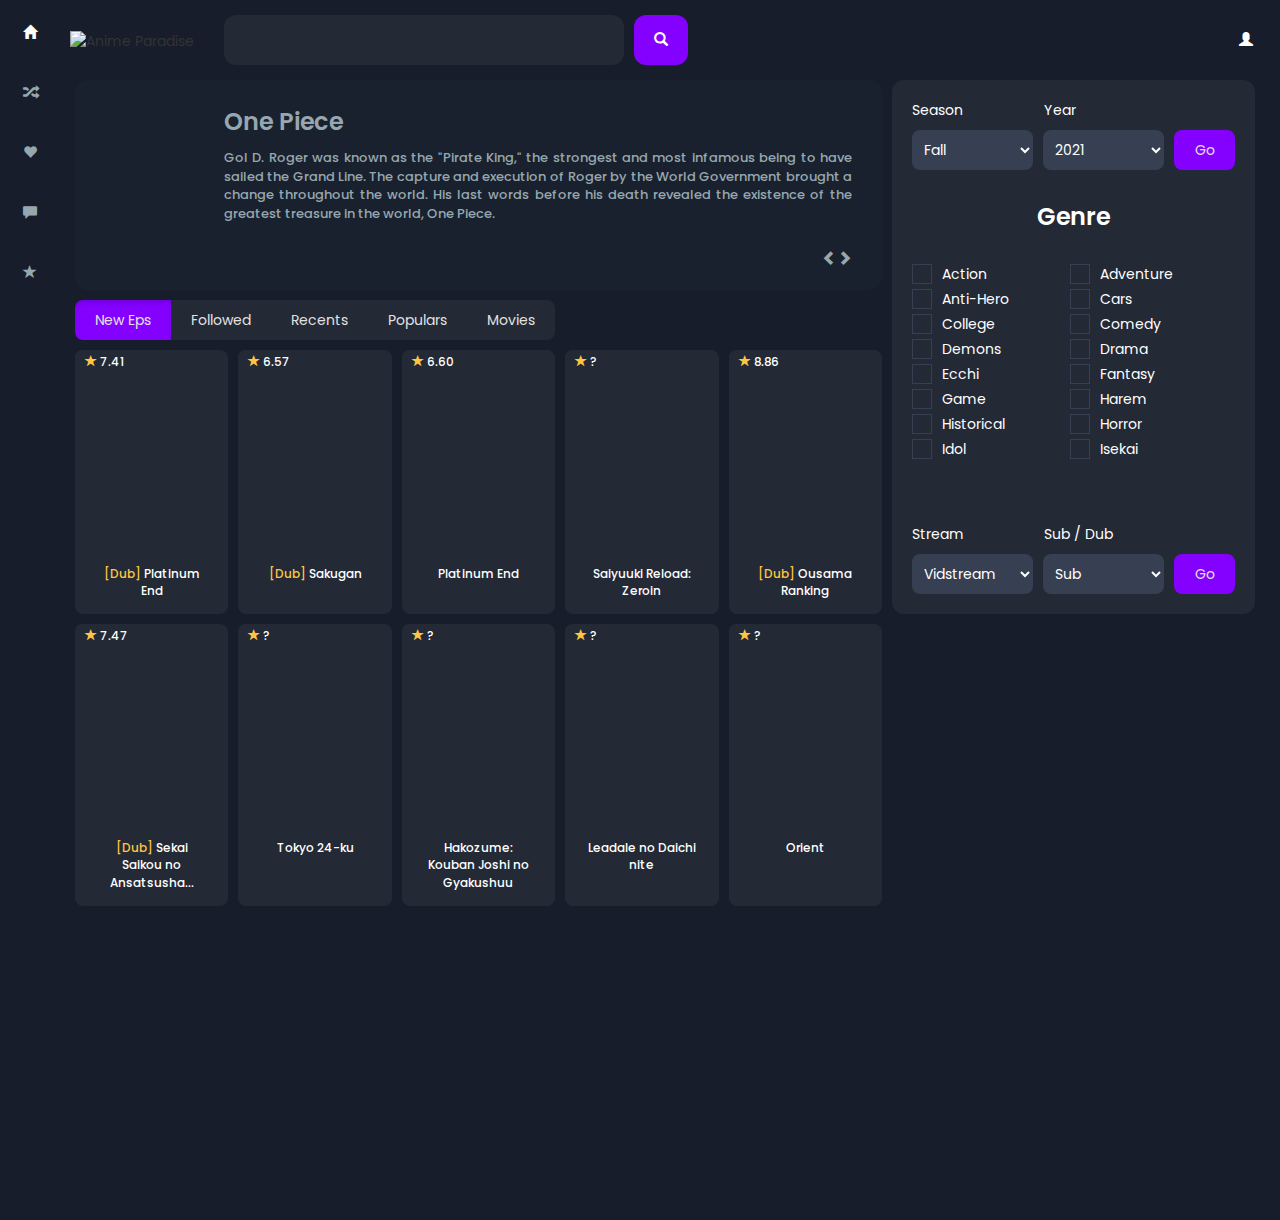
==== commit 3c34c925: "Checkbox styling complete in Sorting Panel." ====
--- a/index.html
+++ b/index.html
@@ -237,68 +237,100 @@
                             </div>
                             <div class="option_grid">
                                 <div class="option">
-                                    <input type="checkbox" name="action" id="action">
-                                    Action
-                                </div>
-                                <div class="option">
-                                    <input type="checkbox" name="adventure" id="adventure">
-                                    Adventure
-                                </div>
-                                <div class="option">
-                                    <input type="checkbox" name="antihero" id="antihero">
-                                    Anti-Hero
-                                </div>
-                                <div class="option">
-                                    <input type="checkbox" name="cars" id="cars">
-                                    Cars
-                                </div>
-                                <div class="option">
-                                    <input type="checkbox" name="college" id="college">
-                                    College
-                                </div>
-                                <div class="option">
-                                    <input type="checkbox" name="comedy" id="comdey">
-                                    Comedy
-                                </div>
-                                <div class="option">
-                                    <input type="checkbox" name="demons" id="demons">
-                                    Demons
-                                </div>
-                                <div class="option">
-                                    <input type="checkbox" name="drama" id="drama">
-                                    Drama
-                                </div>
-                                <div class="option">
-                                    <input type="checkbox" name="ecchi" id="ecchi">
-                                    Ecchi
-                                </div>
-                                <div class="option">
-                                    <input type="checkbox" name="fantasy" id="fantasy">
-                                    Fantasy
-                                </div>
-                                <div class="option">
-                                    <input type="checkbox" name="game" id="game">
-                                    Game
-                                </div>
-                                <div class="option">
-                                    <input type="checkbox" name="harem" id="harem">
-                                    Harem
-                                </div>
-                                <div class="option">
-                                    <input type="checkbox" name="historical" id="historical">
-                                    Historical
-                                </div>
-                                <div class="option">
-                                    <input type="checkbox" name="horror" id="horror">
-                                    Horror
-                                </div>
-                                <div class="option">
-                                    <input type="checkbox" name="idol" id="idol">
-                                    Idol
-                                </div>
-                                <div class="option">
-                                    <input type="checkbox" name="isekai" id="isekai">
-                                    Isekai
+                                    <label class="container">Action
+                                        <input type="checkbox">
+                                        <span class="checkmark"></span>
+                                    </label>
+                                </div>
+                                <div class="option">
+                                    <label class="container">Adventure
+                                        <input type="checkbox">
+                                        <span class="checkmark"></span>
+                                    </label>
+                                </div>
+                                <div class="option">
+                                    <label class="container">Anti-Hero
+                                        <input type="checkbox">
+                                        <span class="checkmark"></span>
+                                    </label>
+                                </div>
+                                <div class="option">
+                                    <label class="container">Cars
+                                        <input type="checkbox">
+                                        <span class="checkmark"></span>
+                                    </label>
+                                </div>
+                                <div class="option">
+                                    <label class="container">College
+                                        <input type="checkbox">
+                                        <span class="checkmark"></span>
+                                    </label>
+                                </div>
+                                <div class="option">
+                                    <label class="container">Comedy
+                                        <input type="checkbox">
+                                        <span class="checkmark"></span>
+                                    </label>
+                                </div>
+                                <div class="option">
+                                    <label class="container">Demons
+                                        <input type="checkbox">
+                                        <span class="checkmark"></span>
+                                    </label>
+                                </div>
+                                <div class="option">
+                                    <label class="container">Drama
+                                        <input type="checkbox">
+                                        <span class="checkmark"></span>
+                                    </label>
+                                </div>
+                                <div class="option">
+                                    <label class="container">Ecchi
+                                        <input type="checkbox">
+                                        <span class="checkmark"></span>
+                                    </label>
+                                </div>
+                                <div class="option">
+                                    <label class="container">Fantasy
+                                        <input type="checkbox">
+                                        <span class="checkmark"></span>
+                                    </label>
+                                </div>
+                                <div class="option">
+                                    <label class="container">Game
+                                        <input type="checkbox">
+                                        <span class="checkmark"></span>
+                                    </label>
+                                </div>
+                                <div class="option">
+                                    <label class="container">Harem
+                                        <input type="checkbox">
+                                        <span class="checkmark"></span>
+                                    </label>
+                                </div>
+                                <div class="option">
+                                    <label class="container">Historical
+                                        <input type="checkbox">
+                                        <span class="checkmark"></span>
+                                    </label>
+                                </div>
+                                <div class="option">
+                                    <label class="container">Horror
+                                        <input type="checkbox">
+                                        <span class="checkmark"></span>
+                                    </label>
+                                </div>
+                                <div class="option">
+                                    <label class="container">Idol
+                                        <input type="checkbox">
+                                        <span class="checkmark"></span>
+                                    </label>
+                                </div>
+                                <div class="option">
+                                    <label class="container">Isekai
+                                        <input type="checkbox">
+                                        <span class="checkmark"></span>
+                                    </label>
                                 </div>
                             </div>
                         </div>
--- a/css/app.css
+++ b/css/app.css
@@ -137,6 +137,7 @@
   transition: box-shadow 0.2s, -webkit-box-shadow 0.2s;
   padding: 0px 20px;
   color: #E2E2E2;
+  text-transform: capitalize;
 }
 
 .header .search_bar .search_input:focus {
@@ -500,4 +501,80 @@
   -ms-grid-columns: auto auto;
       grid-template-columns: auto auto;
 }
+
+.sorting_panel .genre .option_grid .option .container {
+  display: block;
+  position: relative;
+  padding-left: 30px;
+  cursor: pointer;
+  -webkit-user-select: none;
+  -moz-user-select: none;
+  -ms-user-select: none;
+  user-select: none;
+  font-weight: 400;
+}
+
+.sorting_panel .genre .option_grid .option .container .checkmark {
+  position: absolute;
+  top: 0;
+  left: 0;
+  height: 20px;
+  width: 20px;
+  border: solid thin #373F53;
+}
+
+.sorting_panel .genre .option_grid .option .container .checkmark::after {
+  content: "";
+  position: absolute;
+  left: 7px;
+  top: 3px;
+  width: 5px;
+  height: 10px;
+  border: solid #373F53;
+  opacity: 0;
+  border-width: 0 3px 3px 0;
+  -webkit-transform: rotate(45deg);
+  transform: rotate(45deg);
+}
+
+.sorting_panel .genre .option_grid .option .container:hover input ~ .checkmark::after {
+  opacity: 0.7;
+}
+
+.sorting_panel .genre .option_grid .option .container input {
+  position: absolute;
+  opacity: 0;
+  cursor: pointer;
+  height: 0;
+  width: 0;
+}
+
+.sorting_panel .genre .option_grid .option .container input:checked ~ .checkmark {
+  background-color: #8401FF;
+}
+
+.sorting_panel .genre .option_grid .option .container input:checked ~ .checkmark:after {
+  border: solid #FFFFFF;
+  opacity: 1;
+  border-width: 0 3px 3px 0;
+}
+
+* {
+  scrollbar-width: auto;
+  scrollbar-color: #8401FF #2329355b;
+}
+
+/* Chrome, Edge, and Safari */
+*::-webkit-scrollbar {
+  width: 8px;
+}
+
+*::-webkit-scrollbar-track {
+  background: #23293598;
+}
+
+*::-webkit-scrollbar-thumb {
+  background-color: #8f54a0;
+  border-radius: 10px;
+}
 /*# sourceMappingURL=app.css.map */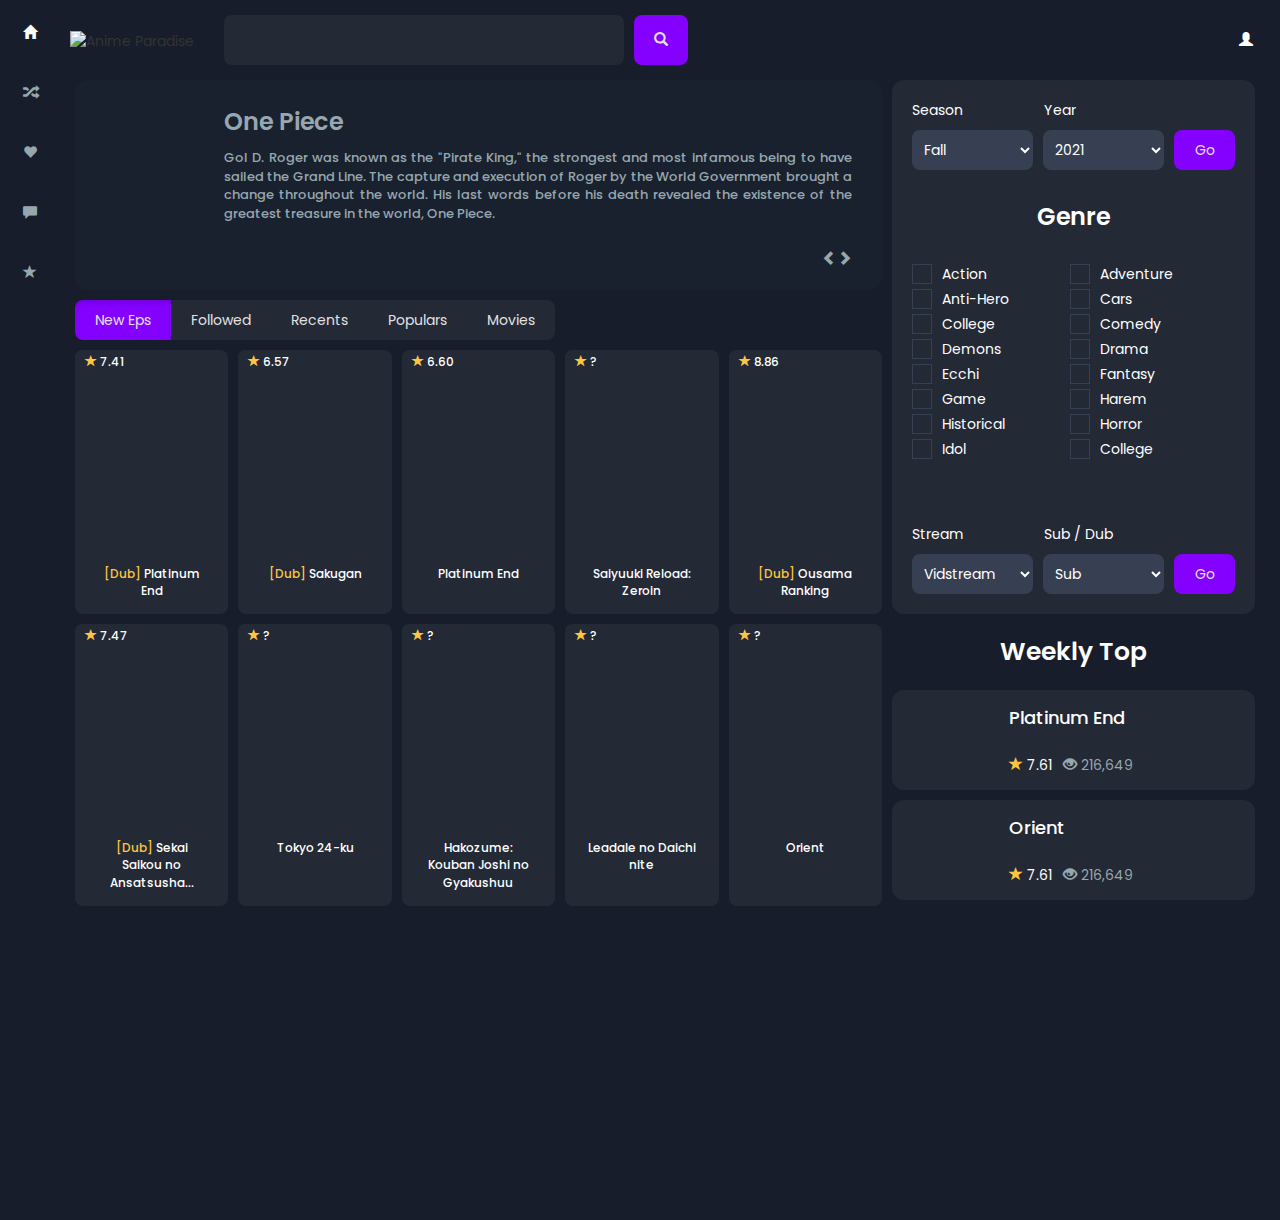
==== commit 16f8be6f: "Update index.html" ====
--- a/index.html
+++ b/index.html
@@ -12,6 +12,7 @@
     <script src="https://ajax.googleapis.com/ajax/libs/jquery/3.5.1/jquery.min.js"></script>
     <script src="https://maxcdn.bootstrapcdn.com/bootstrap/3.4.0/js/bootstrap.min.js"></script>
     <link rel="stylesheet" href="css/app.css">
+    <link rel="icon" type="image/x-icon" href="assets/logo.ico" />
 </head>
 <body>
     <div class="app">
@@ -49,7 +50,7 @@
             </div>
             <div class="container">
                 <div class="main_container">
-                    <div class="slidebar">
+                    <div class="carousel">
                         <div class="background"></div>
                         <div class="filter_layer"></div>
                         <div class="cover"></div>
@@ -237,97 +238,97 @@
                             </div>
                             <div class="option_grid">
                                 <div class="option">
-                                    <label class="container">Action
-                                        <input type="checkbox">
-                                        <span class="checkmark"></span>
-                                    </label>
-                                </div>
-                                <div class="option">
-                                    <label class="container">Adventure
-                                        <input type="checkbox">
-                                        <span class="checkmark"></span>
-                                    </label>
-                                </div>
-                                <div class="option">
-                                    <label class="container">Anti-Hero
-                                        <input type="checkbox">
-                                        <span class="checkmark"></span>
-                                    </label>
-                                </div>
-                                <div class="option">
-                                    <label class="container">Cars
-                                        <input type="checkbox">
-                                        <span class="checkmark"></span>
-                                    </label>
-                                </div>
-                                <div class="option">
-                                    <label class="container">College
-                                        <input type="checkbox">
-                                        <span class="checkmark"></span>
-                                    </label>
-                                </div>
-                                <div class="option">
-                                    <label class="container">Comedy
-                                        <input type="checkbox">
-                                        <span class="checkmark"></span>
-                                    </label>
-                                </div>
-                                <div class="option">
-                                    <label class="container">Demons
-                                        <input type="checkbox">
-                                        <span class="checkmark"></span>
-                                    </label>
-                                </div>
-                                <div class="option">
-                                    <label class="container">Drama
-                                        <input type="checkbox">
-                                        <span class="checkmark"></span>
-                                    </label>
-                                </div>
-                                <div class="option">
-                                    <label class="container">Ecchi
-                                        <input type="checkbox">
-                                        <span class="checkmark"></span>
-                                    </label>
-                                </div>
-                                <div class="option">
-                                    <label class="container">Fantasy
-                                        <input type="checkbox">
-                                        <span class="checkmark"></span>
-                                    </label>
-                                </div>
-                                <div class="option">
-                                    <label class="container">Game
-                                        <input type="checkbox">
-                                        <span class="checkmark"></span>
-                                    </label>
-                                </div>
-                                <div class="option">
-                                    <label class="container">Harem
-                                        <input type="checkbox">
-                                        <span class="checkmark"></span>
-                                    </label>
-                                </div>
-                                <div class="option">
-                                    <label class="container">Historical
-                                        <input type="checkbox">
-                                        <span class="checkmark"></span>
-                                    </label>
-                                </div>
-                                <div class="option">
-                                    <label class="container">Horror
-                                        <input type="checkbox">
-                                        <span class="checkmark"></span>
-                                    </label>
-                                </div>
-                                <div class="option">
-                                    <label class="container">Idol
-                                        <input type="checkbox">
-                                        <span class="checkmark"></span>
-                                    </label>
-                                </div>
-                                <div class="option">
-                                    <label class="container">Isekai
+                                    <label class="checkbox-container">Action
+                                        <input type="checkbox">
+                                        <span class="checkmark"></span>
+                                    </label>
+                                </div>
+                                <div class="option">
+                                    <label class="checkbox-container">Adventure
+                                        <input type="checkbox">
+                                        <span class="checkmark"></span>
+                                    </label>
+                                </div>
+                                <div class="option">
+                                    <label class="checkbox-container">Anti-Hero
+                                        <input type="checkbox">
+                                        <span class="checkmark"></span>
+                                    </label>
+                                </div>
+                                <div class="option">
+                                    <label class="checkbox-container">Cars
+                                        <input type="checkbox">
+                                        <span class="checkmark"></span>
+                                    </label>
+                                </div>
+                                <div class="option">
+                                    <label class="checkbox-container">College
+                                        <input type="checkbox">
+                                        <span class="checkmark"></span>
+                                    </label>
+                                </div>
+                                <div class="option">
+                                    <label class="checkbox-container">Comedy
+                                        <input type="checkbox">
+                                        <span class="checkmark"></span>
+                                    </label>
+                                </div>
+                                <div class="option">
+                                    <label class="checkbox-container">Demons
+                                        <input type="checkbox">
+                                        <span class="checkmark"></span>
+                                    </label>
+                                </div>
+                                <div class="option">
+                                    <label class="checkbox-container">Drama
+                                        <input type="checkbox">
+                                        <span class="checkmark"></span>
+                                    </label>
+                                </div>
+                                <div class="option">
+                                    <label class="checkbox-container">Ecchi
+                                        <input type="checkbox">
+                                        <span class="checkmark"></span>
+                                    </label>
+                                </div>
+                                <div class="option">
+                                    <label class="checkbox-container">Fantasy
+                                        <input type="checkbox">
+                                        <span class="checkmark"></span>
+                                    </label>
+                                </div>
+                                <div class="option">
+                                    <label class="checkbox-container">Game
+                                        <input type="checkbox">
+                                        <span class="checkmark"></span>
+                                    </label>
+                                </div>
+                                <div class="option">
+                                    <label class="checkbox-container">Harem
+                                        <input type="checkbox">
+                                        <span class="checkmark"></span>
+                                    </label>
+                                </div>
+                                <div class="option">
+                                    <label class="checkbox-container">Historical
+                                        <input type="checkbox">
+                                        <span class="checkmark"></span>
+                                    </label>
+                                </div>
+                                <div class="option">
+                                    <label class="checkbox-container">Horror
+                                        <input type="checkbox">
+                                        <span class="checkmark"></span>
+                                    </label>
+                                </div>
+                                <div class="option">
+                                    <label class="checkbox-container">Idol
+                                        <input type="checkbox">
+                                        <span class="checkmark"></span>
+                                    </label>
+                                </div>
+                                <div class="option">
+                                    <label class="checkbox-container">College
                                         <input type="checkbox">
                                         <span class="checkmark"></span>
                                     </label>
@@ -351,10 +352,52 @@
                         </div>
                     </div>
 
+                    <!-- These are calculated based on mal id -->
+                    <div class="weekly_top">
+                        <div class="title">Weekly Top</div>
+                        <div class="card_list">
+                            <div class="card">
+                                <div class="cover" style="background: url(https://cdn.myanimelist.net/images/anime/1524/110802.jpg) center center;"></div>
+                                <div class="info">
+                                    <div class="anime_title">
+                                        Platinum End
+                                    </div>
+                                    <div class="rating">
+                                        <div class="stars">
+                                            <span class="glyphicon glyphicon-star"></span>
+                                            7.61
+                                        </div>
+                                        <div class="views">
+                                            <span class="glyphicon glyphicon-eye-open"></span>
+                                            216,649
+                                        </div>
+                                    </div>
+                                </div>
+                            </div>
+
+                            <div class="card">
+                                <div class="cover" style="background: url(https://cdn.myanimelist.net/images/anime/1576/119361.jpg) center center;"></div>
+                                <div class="info">
+                                    <div class="anime_title">Orient</div>
+                                    <div class="rating">
+                                        <div class="stars">
+                                            <span class="glyphicon glyphicon-star"></span>
+                                            7.61
+                                        </div>
+                                        <div class="views">
+                                            <span class="glyphicon glyphicon-eye-open"></span>
+                                            216,649
+                                        </div>
+                                    </div>
+                                </div>
+                            </div>
+                        </div>
+                    </div>
+
                 </div>
             </div>
         </div>
     </div>
     <br /><br /><br /><br /><br /><br /><br /><br /><br /><br /><br /><br /><br /><br /><br />
 </body>
-</html>+</html>
--- a/css/app.css
+++ b/css/app.css
@@ -42,6 +42,35 @@
   -webkit-box-sizing: border-box;
           box-sizing: border-box;
   padding: 0px 10px;
+}
+
+.header {
+  display: -webkit-box;
+  display: -ms-flexbox;
+  display: flex;
+  height: 80px;
+  -webkit-box-align: center;
+      -ms-flex-align: center;
+          align-items: center;
+  padding: 10px;
+}
+
+.header .logo {
+  margin-right: 20px;
+}
+
+.header .profile_btn {
+  background: transparent;
+  border: none;
+  color: #fff;
+  padding: 15px 17px;
+  border-radius: 50%;
+  -webkit-transition: background 0.2s;
+  transition: background 0.2s;
+}
+
+.header .profile_btn:active {
+  background: rgba(55, 63, 83, 0.4);
 }
 
 .navbar {
@@ -100,84 +129,149 @@
   background: #232935;
 }
 
-.header {
-  display: -webkit-box;
-  display: -ms-flexbox;
-  display: flex;
-  height: 80px;
-  -webkit-box-align: center;
-      -ms-flex-align: center;
-          align-items: center;
-  padding: 10px;
-}
-
-.header .logo {
-  margin-right: 20px;
-}
-
-.header .search_bar {
-  height: 50px;
+.weekly_top .title {
+  text-align: center;
+  color: #FFFFFF;
+  font-size: 25px;
+  padding: 20px 0px;
+  font-weight: 600;
+}
+
+.weekly_top .card {
+  background: #232935;
+  height: 100px;
+  border-radius: 12px;
+  display: -webkit-box;
+  display: -ms-flexbox;
+  display: flex;
+  -webkit-transition: -webkit-box-shadow 0.2s, -webkit-filter 0.2s;
+  transition: -webkit-box-shadow 0.2s, -webkit-filter 0.2s;
+  transition: box-shadow 0.2s, filter 0.2s;
+  transition: box-shadow 0.2s, filter 0.2s, -webkit-box-shadow 0.2s, -webkit-filter 0.2s;
+  cursor: pointer;
+  margin: 0px 0px 10px;
+}
+
+.weekly_top .card .cover {
   -webkit-box-flex: 1;
       -ms-flex: 1;
           flex: 1;
-  display: -webkit-box;
-  display: -ms-flexbox;
-  display: flex;
-}
-
-.header .search_bar .search_input {
-  background: #232935;
-  border: none;
-  width: 400px;
-  border-radius: 12px;
-  margin: 0px 10px;
-  -webkit-transition: -webkit-box-shadow 0.2s;
-  transition: -webkit-box-shadow 0.2s;
-  transition: box-shadow 0.2s;
-  transition: box-shadow 0.2s, -webkit-box-shadow 0.2s;
-  padding: 0px 20px;
-  color: #E2E2E2;
-  text-transform: capitalize;
-}
-
-.header .search_bar .search_input:focus {
+  border-radius: 12px 0px 0px 12px;
+}
+
+.weekly_top .card .info {
+  -webkit-box-flex: 2.5;
+      -ms-flex: 2.5;
+          flex: 2.5;
+  padding: 15px 30px;
+  color: #FFFFFF;
+  display: -webkit-box;
+  display: -ms-flexbox;
+  display: flex;
+  -webkit-box-orient: vertical;
+  -webkit-box-direction: normal;
+      -ms-flex-direction: column;
+          flex-direction: column;
+}
+
+.weekly_top .card .info .anime_title {
+  font-size: 18px;
+  font-weight: 500;
+  -webkit-box-flex: 1;
+      -ms-flex: 1;
+          flex: 1;
+  color: #FFFFFF;
+}
+
+.weekly_top .card .info .rating {
+  display: -ms-grid;
+  display: grid;
+  -ms-grid-columns: 1fr 3fr;
+      grid-template-columns: 1fr 3fr;
+}
+
+.weekly_top .card .info .rating .stars span {
+  color: #FFC542;
+}
+
+.weekly_top .card .info .rating .views {
+  color: #96A7AF;
+}
+
+.weekly_top .card:hover {
   -webkit-box-shadow: 0 0 0px 3px #23293598;
           box-shadow: 0 0 0px 3px #23293598;
-}
-
-.header .search_bar .search_btn {
-  background: #8401FF;
-  color: #FFFFFF;
-  border: none;
-  padding: 0px 20px;
-  border-radius: 12px;
-  -webkit-transition: background 0.2s, -webkit-box-shadow 0.2s;
-  transition: background 0.2s, -webkit-box-shadow 0.2s;
-  transition: box-shadow 0.2s, background 0.2s;
-  transition: box-shadow 0.2s, background 0.2s, -webkit-box-shadow 0.2s;
-}
-
-.header .search_bar .search_btn:active {
-  background: #6e00d4;
-  -webkit-box-shadow: 0 0 0px 3px #6d00d427;
-          box-shadow: 0 0 0px 3px #6d00d427;
-}
-
-.header .profile_btn {
-  background: transparent;
-  border: none;
-  color: #fff;
-  padding: 15px 17px;
-  border-radius: 50%;
+  -webkit-filter: brightness(110%);
+          filter: brightness(110%);
+}
+
+.weekly_top .card:active {
+  -webkit-filter: brightness(100%);
+          filter: brightness(100%);
+}
+
+.checkbox-container {
+  display: block;
+  position: relative;
+  padding-left: 30px;
+  cursor: pointer;
+  -webkit-user-select: none;
+  -moz-user-select: none;
+  -ms-user-select: none;
+  user-select: none;
+  font-weight: 400;
+}
+
+.checkbox-container .checkmark {
+  position: absolute;
+  top: 0;
+  left: 0;
+  height: 20px;
+  width: 20px;
+  border: solid thin #373F53;
   -webkit-transition: background 0.2s;
   transition: background 0.2s;
 }
 
-.header .profile_btn:active {
-  background: #373f535e;
-}
-
-.slidebar {
+.checkbox-container .checkmark::after {
+  content: "";
+  position: absolute;
+  left: 7px;
+  top: 3px;
+  width: 5px;
+  height: 10px;
+  border: solid #373F53;
+  opacity: 0;
+  border-width: 0 3px 3px 0;
+  -webkit-transform: rotate(45deg);
+  transform: rotate(45deg);
+  -webkit-transition: opacity 0.2s;
+  transition: opacity 0.2s;
+}
+
+.checkbox-container:hover input ~ .checkmark::after {
+  opacity: 0.7;
+}
+
+.checkbox-container input {
+  position: absolute;
+  opacity: 0;
+  cursor: pointer;
+  height: 0;
+  width: 0;
+}
+
+.checkbox-container input:checked ~ .checkmark {
+  background-color: #8401FF;
+}
+
+.checkbox-container input:checked ~ .checkmark:after {
+  border: solid #FFFFFF;
+  opacity: 1;
+  border-width: 0 3px 3px 0;
+}
+
+.carousel {
   background-size: cover;
   border-radius: 12px;
   display: -webkit-box;
@@ -190,7 +284,7 @@
   overflow: hidden;
 }
 
-.slidebar .filter_layer {
+.carousel .filter_layer {
   position: absolute;
   background: #2329355b;
   height: 100%;
@@ -199,7 +293,7 @@
   border-radius: 12px;
 }
 
-.slidebar .background {
+.carousel .background {
   background: url(https://cdn.myanimelist.net/images/anime/1386/100624.jpg) center center;
   position: absolute;
   height: 100%;
@@ -212,14 +306,14 @@
   opacity: 0.4;
 }
 
-.slidebar .cover {
+.carousel .cover {
   width: 400px;
   background: url(https://cdn.myanimelist.net/images/anime/1386/100624.jpg) center center;
   background-size: cover;
   border-radius: 12px 0px 0px 12px;
 }
 
-.slidebar .info {
+.carousel .info {
   padding: 25px 30px 25px 30px;
   text-align: justify;
   display: -webkit-box;
@@ -233,19 +327,19 @@
   font-size: 13px;
 }
 
-.slidebar .info .heading {
+.carousel .info .heading {
   font-size: 24px;
   font-weight: 600;
 }
 
-.slidebar .info .description {
+.carousel .info .description {
   padding: 10px 0px;
   -webkit-box-flex: 1;
       -ms-flex: 1;
           flex: 1;
 }
 
-.slidebar .info .change_btn {
+.carousel .info .change_btn {
   display: -webkit-box;
   display: -ms-flexbox;
   display: flex;
@@ -256,7 +350,7 @@
   cursor: pointer;
 }
 
-.slidebar .info .change_btn span:hover {
+.carousel .info .change_btn span:hover {
   color: #E2E2E2;
 }
 
@@ -299,8 +393,8 @@
 
 .btn:active {
   background: #6e00d4;
-  -webkit-box-shadow: 0 0 0px 3px #6d00d427;
-          box-shadow: 0 0 0px 3px #6d00d427;
+  -webkit-box-shadow: 0 0 0px 3px rgba(110, 0, 212, 0.3);
+          box-shadow: 0 0 0px 3px rgba(110, 0, 212, 0.3);
 }
 
 .btn:focus {
@@ -312,16 +406,46 @@
 }
 
 .btn.active {
+  background: #232935;
+  color: #E2E2E2;
+  border: none;
+  border-radius: 8px;
+  -webkit-transition: background 0.2s, -webkit-box-shadow 0.2s;
+  transition: background 0.2s, -webkit-box-shadow 0.2s;
+  transition: box-shadow 0.2s, background 0.2s;
+  transition: box-shadow 0.2s, background 0.2s, -webkit-box-shadow 0.2s;
+  padding: 10px 20px;
+  outline: none;
   background: #8401FF;
 }
 
+.btn.active:hover {
+  background: #2329355b;
+  color: #E2E2E2;
+}
+
 .btn.active:active {
   background: #6e00d4;
-  -webkit-box-shadow: 0 0 0px 3px #6d00d427;
-          box-shadow: 0 0 0px 3px #6d00d427;
+  -webkit-box-shadow: 0 0 0px 3px rgba(110, 0, 212, 0.3);
+          box-shadow: 0 0 0px 3px rgba(110, 0, 212, 0.3);
+}
+
+.btn.active:focus {
+  color: #E2E2E2;
+}
+
+.btn.active:visited {
+  color: #E2E2E2;
+}
+
+.btn.active:active {
+  background: #6e00d4;
+  -webkit-box-shadow: 0 0 0px 3px rgba(110, 0, 212, 0.3);
+          box-shadow: 0 0 0px 3px rgba(110, 0, 212, 0.3);
 }
 
 .btn.active:hover {
+  background: #6e00d4;
   color: #E2E2E2;
 }
 
@@ -444,7 +568,7 @@
 }
 
 .sorting_panel .release_date .selector_row select:hover, .sorting_panel .streaming_type .selector_row select:hover {
-  background: #373f535e;
+  background: rgba(55, 63, 83, 0.3);
 }
 
 .sorting_panel .release_date .selector_row select:focus, .sorting_panel .streaming_type .selector_row select:focus {
@@ -453,7 +577,7 @@
 }
 
 .sorting_panel .release_date .selector_row button, .sorting_panel .streaming_type .selector_row button {
-  background: #8401FF;
+  background: #232935;
   color: #E2E2E2;
   border: none;
   border-radius: 8px;
@@ -463,17 +587,37 @@
   transition: box-shadow 0.2s, background 0.2s, -webkit-box-shadow 0.2s;
   padding: 10px 20px;
   outline: none;
+  background: #8401FF;
 }
 
 .sorting_panel .release_date .selector_row button:hover, .sorting_panel .streaming_type .selector_row button:hover {
-  background: #6e00d4;
+  background: #2329355b;
   color: #E2E2E2;
 }
 
 .sorting_panel .release_date .selector_row button:active, .sorting_panel .streaming_type .selector_row button:active {
   background: #6e00d4;
-  -webkit-box-shadow: 0 0 0px 3px #6d00d427;
-          box-shadow: 0 0 0px 3px #6d00d427;
+  -webkit-box-shadow: 0 0 0px 3px rgba(110, 0, 212, 0.3);
+          box-shadow: 0 0 0px 3px rgba(110, 0, 212, 0.3);
+}
+
+.sorting_panel .release_date .selector_row button:focus, .sorting_panel .streaming_type .selector_row button:focus {
+  color: #E2E2E2;
+}
+
+.sorting_panel .release_date .selector_row button:visited, .sorting_panel .streaming_type .selector_row button:visited {
+  color: #E2E2E2;
+}
+
+.sorting_panel .release_date .selector_row button:active, .sorting_panel .streaming_type .selector_row button:active {
+  background: #6e00d4;
+  -webkit-box-shadow: 0 0 0px 3px rgba(110, 0, 212, 0.3);
+          box-shadow: 0 0 0px 3px rgba(110, 0, 212, 0.3);
+}
+
+.sorting_panel .release_date .selector_row button:hover, .sorting_panel .streaming_type .selector_row button:hover {
+  background: #6e00d4;
+  color: #E2E2E2;
 }
 
 .sorting_panel .release_date .selector_row button:focus, .sorting_panel .streaming_type .selector_row button:focus {
@@ -502,63 +646,6 @@
       grid-template-columns: auto auto;
 }
 
-.sorting_panel .genre .option_grid .option .container {
-  display: block;
-  position: relative;
-  padding-left: 30px;
-  cursor: pointer;
-  -webkit-user-select: none;
-  -moz-user-select: none;
-  -ms-user-select: none;
-  user-select: none;
-  font-weight: 400;
-}
-
-.sorting_panel .genre .option_grid .option .container .checkmark {
-  position: absolute;
-  top: 0;
-  left: 0;
-  height: 20px;
-  width: 20px;
-  border: solid thin #373F53;
-}
-
-.sorting_panel .genre .option_grid .option .container .checkmark::after {
-  content: "";
-  position: absolute;
-  left: 7px;
-  top: 3px;
-  width: 5px;
-  height: 10px;
-  border: solid #373F53;
-  opacity: 0;
-  border-width: 0 3px 3px 0;
-  -webkit-transform: rotate(45deg);
-  transform: rotate(45deg);
-}
-
-.sorting_panel .genre .option_grid .option .container:hover input ~ .checkmark::after {
-  opacity: 0.7;
-}
-
-.sorting_panel .genre .option_grid .option .container input {
-  position: absolute;
-  opacity: 0;
-  cursor: pointer;
-  height: 0;
-  width: 0;
-}
-
-.sorting_panel .genre .option_grid .option .container input:checked ~ .checkmark {
-  background-color: #8401FF;
-}
-
-.sorting_panel .genre .option_grid .option .container input:checked ~ .checkmark:after {
-  border: solid #FFFFFF;
-  opacity: 1;
-  border-width: 0 3px 3px 0;
-}
-
 * {
   scrollbar-width: auto;
   scrollbar-color: #8401FF #2329355b;
@@ -577,4 +664,203 @@
   background-color: #8f54a0;
   border-radius: 10px;
 }
+
+.search_bar {
+  height: 50px;
+  -webkit-box-flex: 1;
+      -ms-flex: 1;
+          flex: 1;
+  display: -webkit-box;
+  display: -ms-flexbox;
+  display: flex;
+}
+
+.search_bar .search_input {
+  background: #232935;
+  border: none;
+  width: 400px;
+  border-radius: 8px;
+  margin: 0px 10px;
+  -webkit-transition: -webkit-box-shadow 0.2s;
+  transition: -webkit-box-shadow 0.2s;
+  transition: box-shadow 0.2s;
+  transition: box-shadow 0.2s, -webkit-box-shadow 0.2s;
+  padding: 0px 20px;
+  color: #E2E2E2;
+  text-transform: capitalize;
+}
+
+.search_bar .search_input:focus {
+  -webkit-box-shadow: 0 0 0px 3px #23293598;
+          box-shadow: 0 0 0px 3px #23293598;
+}
+
+.search_bar .search_btn {
+  background: #232935;
+  color: #E2E2E2;
+  border: none;
+  border-radius: 8px;
+  -webkit-transition: background 0.2s, -webkit-box-shadow 0.2s;
+  transition: background 0.2s, -webkit-box-shadow 0.2s;
+  transition: box-shadow 0.2s, background 0.2s;
+  transition: box-shadow 0.2s, background 0.2s, -webkit-box-shadow 0.2s;
+  padding: 10px 20px;
+  outline: none;
+  background: #8401FF;
+}
+
+.search_bar .search_btn:hover {
+  background: #2329355b;
+  color: #E2E2E2;
+}
+
+.search_bar .search_btn:active {
+  background: #6e00d4;
+  -webkit-box-shadow: 0 0 0px 3px rgba(110, 0, 212, 0.3);
+          box-shadow: 0 0 0px 3px rgba(110, 0, 212, 0.3);
+}
+
+.search_bar .search_btn:focus {
+  color: #E2E2E2;
+}
+
+.search_bar .search_btn:visited {
+  color: #E2E2E2;
+}
+
+.search_bar .search_btn:active {
+  background: #6e00d4;
+  -webkit-box-shadow: 0 0 0px 3px rgba(110, 0, 212, 0.3);
+          box-shadow: 0 0 0px 3px rgba(110, 0, 212, 0.3);
+}
+
+.search_bar .search_btn:hover {
+  background: #6e00d4;
+  color: #E2E2E2;
+}
+
+.search_bar .search_btn:focus {
+  color: #E2E2E2;
+}
+
+.search_bar .search_btn:visited {
+  color: #E2E2E2;
+}
+
+.search_bar .search_btn:active {
+  background: #6e00d4;
+  -webkit-box-shadow: 0 0 0px 3px rgba(110, 0, 212, 0.3);
+          box-shadow: 0 0 0px 3px rgba(110, 0, 212, 0.3);
+}
+
+.playlist {
+  background: #232935;
+  color: #fff;
+  border-radius: 8px;
+}
+
+.playlist .playlist_header {
+  display: -webkit-box;
+  display: -ms-flexbox;
+  display: flex;
+  border-bottom: solid thin #343B49;
+}
+
+.playlist .playlist_header .info {
+  -webkit-box-flex: 1;
+      -ms-flex: 1;
+          flex: 1;
+  padding: 20px;
+  -webkit-box-sizing: border-box;
+          box-sizing: border-box;
+}
+
+.playlist .playlist_header .info .title {
+  font-weight: 600;
+}
+
+.playlist .playlist_header .toggle_btn {
+  display: -webkit-box;
+  display: -ms-flexbox;
+  display: flex;
+  -webkit-box-pack: center;
+      -ms-flex-pack: center;
+          justify-content: center;
+  -webkit-box-align: center;
+      -ms-flex-align: center;
+          align-items: center;
+  padding: 10px 20px;
+  cursor: pointer;
+  border-radius: 0px 8px 0px 0px;
+  -webkit-transition: background 0.2s;
+  transition: background 0.2s;
+}
+
+.playlist .playlist_header .toggle_btn:hover {
+  background: #343B49;
+}
+
+.playlist .item {
+  display: -webkit-box;
+  display: -ms-flexbox;
+  display: flex;
+  height: 100px;
+  border-bottom: solid thin #343B49;
+  position: relative;
+  cursor: pointer;
+  -webkit-transition: background 0.2s;
+  transition: background 0.2s;
+}
+
+.playlist .item:hover {
+  background: #343B49;
+}
+
+.playlist .item .is_active {
+  background: #eeff00;
+  height: 100%;
+  width: 3px;
+  position: absolute;
+  opacity: 0;
+}
+
+.playlist .item.active .is_active {
+  opacity: 1;
+}
+
+.playlist .item .thumbnail {
+  background: url(https://cdn.myanimelist.net/images/anime/1524/110802.jpg) center center;
+  height: 100%;
+  width: 150px;
+  border: none;
+}
+
+.playlist .item .info {
+  padding: 10px 24px;
+}
+
+.playlist .item .info .title {
+  margin-bottom: 10px;
+}
+
+.playlist .item .info .join_forum {
+  border: none;
+  background: #389ee73a;
+  color: #0194FF;
+  border-radius: 100px;
+  padding: 6px 16px;
+  font-size: 12px;
+  font-weight: 600;
+  -webkit-transition: background 0.2s, color 0.2s;
+  transition: background 0.2s, color 0.2s;
+}
+
+.playlist .item .info .join_forum span {
+  margin-right: 5px;
+}
+
+.playlist .item .info .join_forum:hover {
+  background: #0194FF;
+  color: #fff;
+}
 /*# sourceMappingURL=app.css.map */